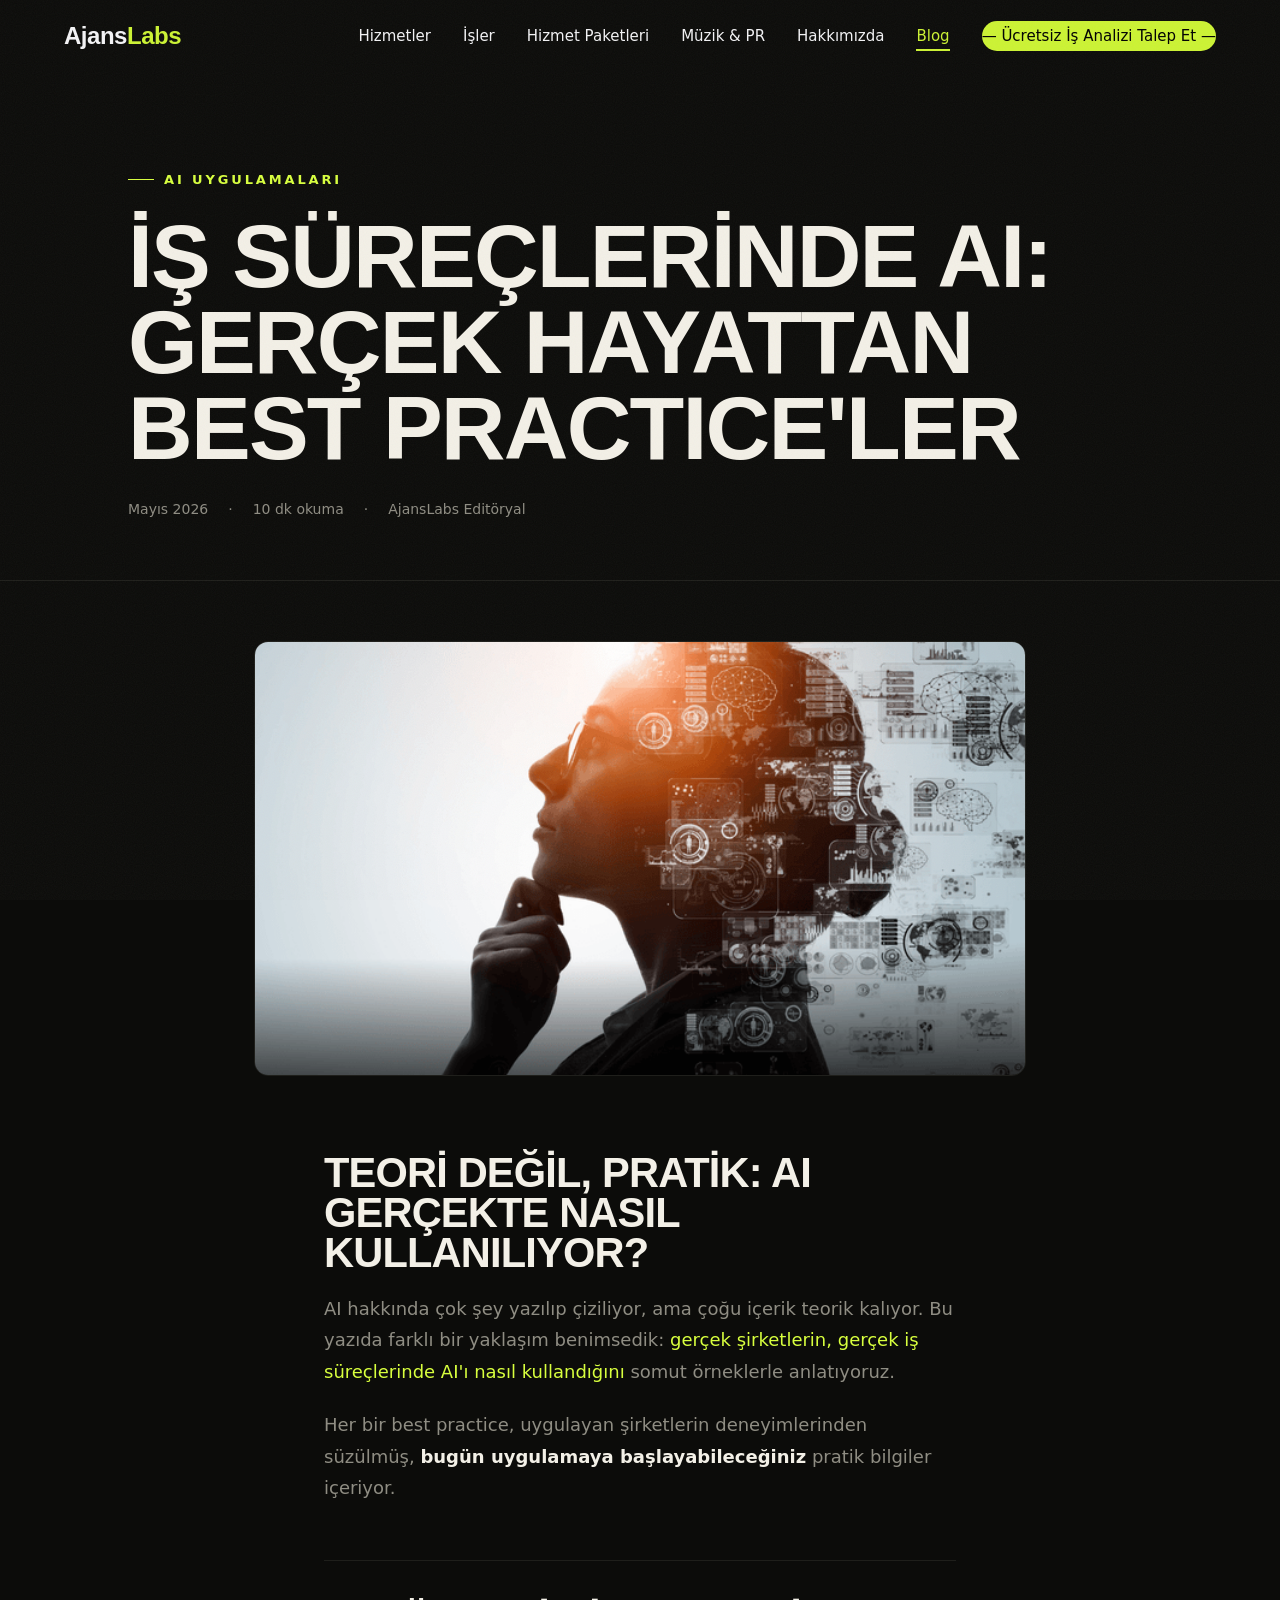
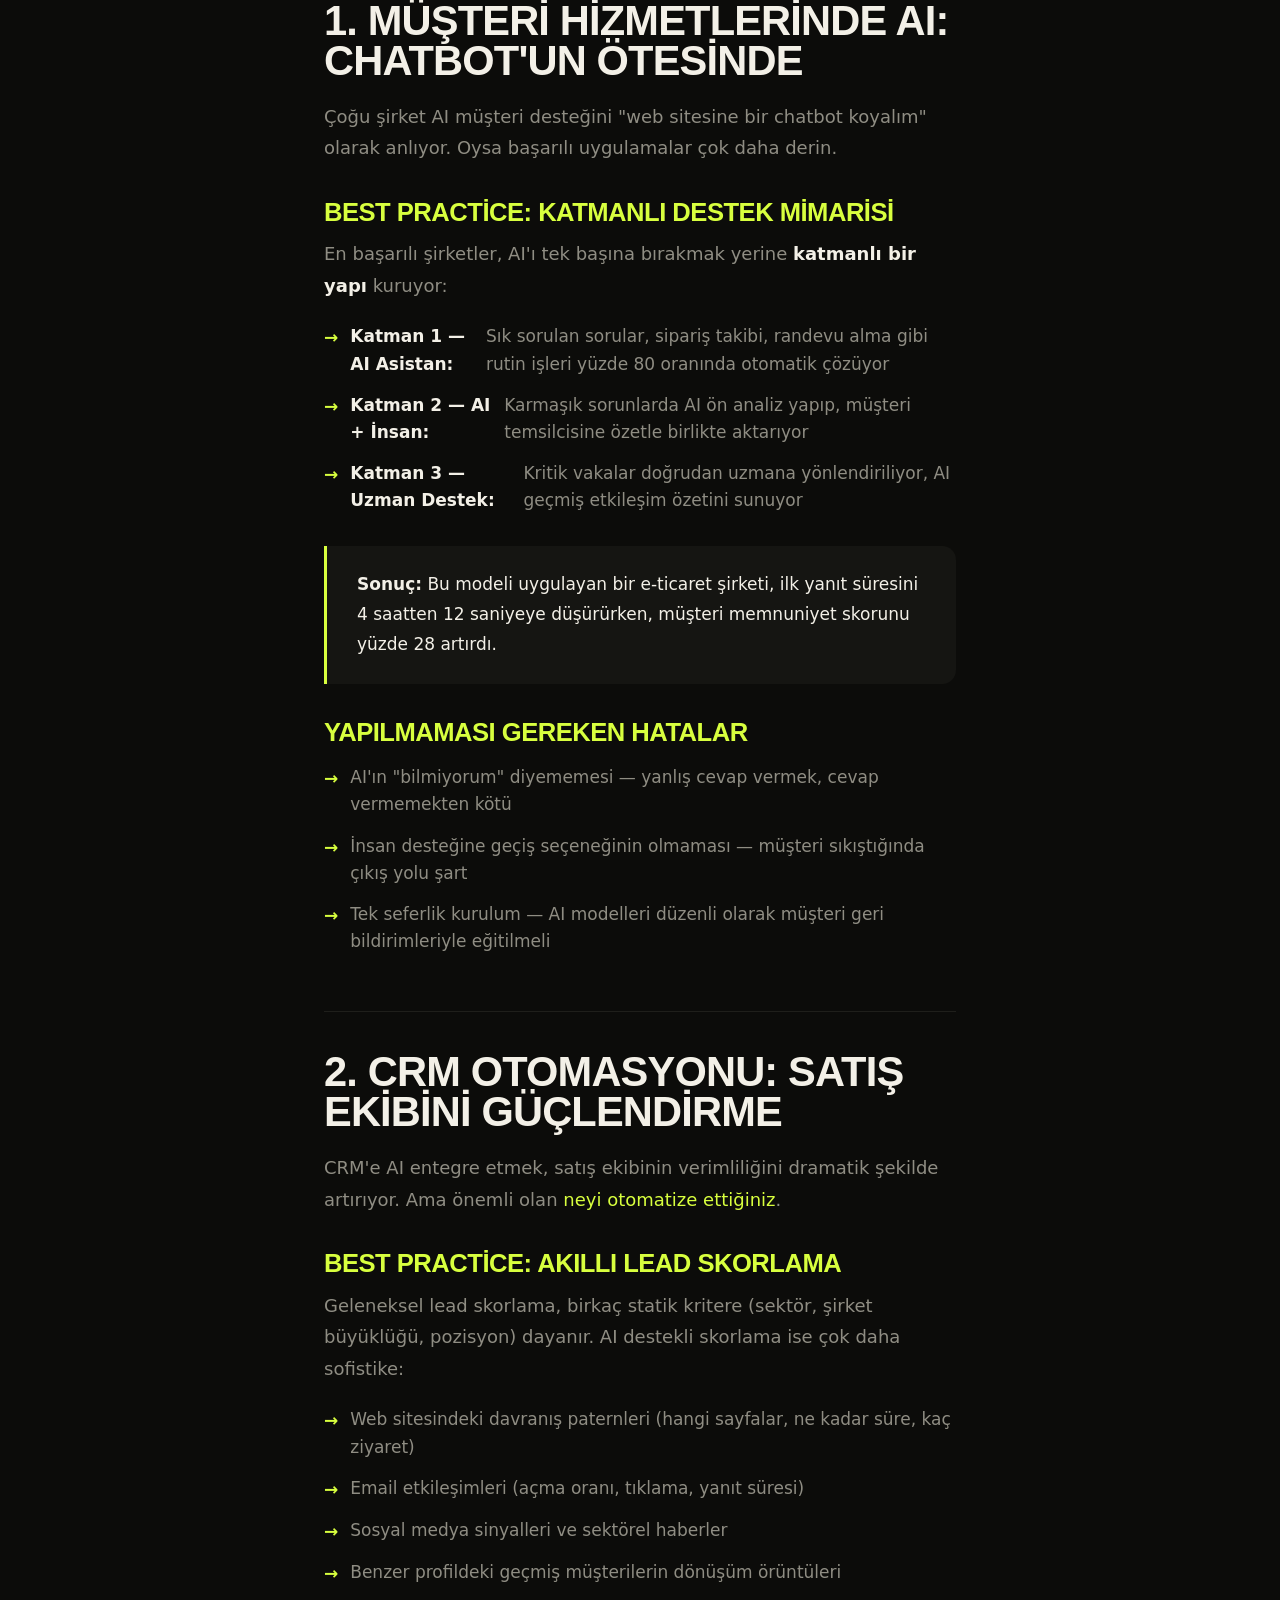
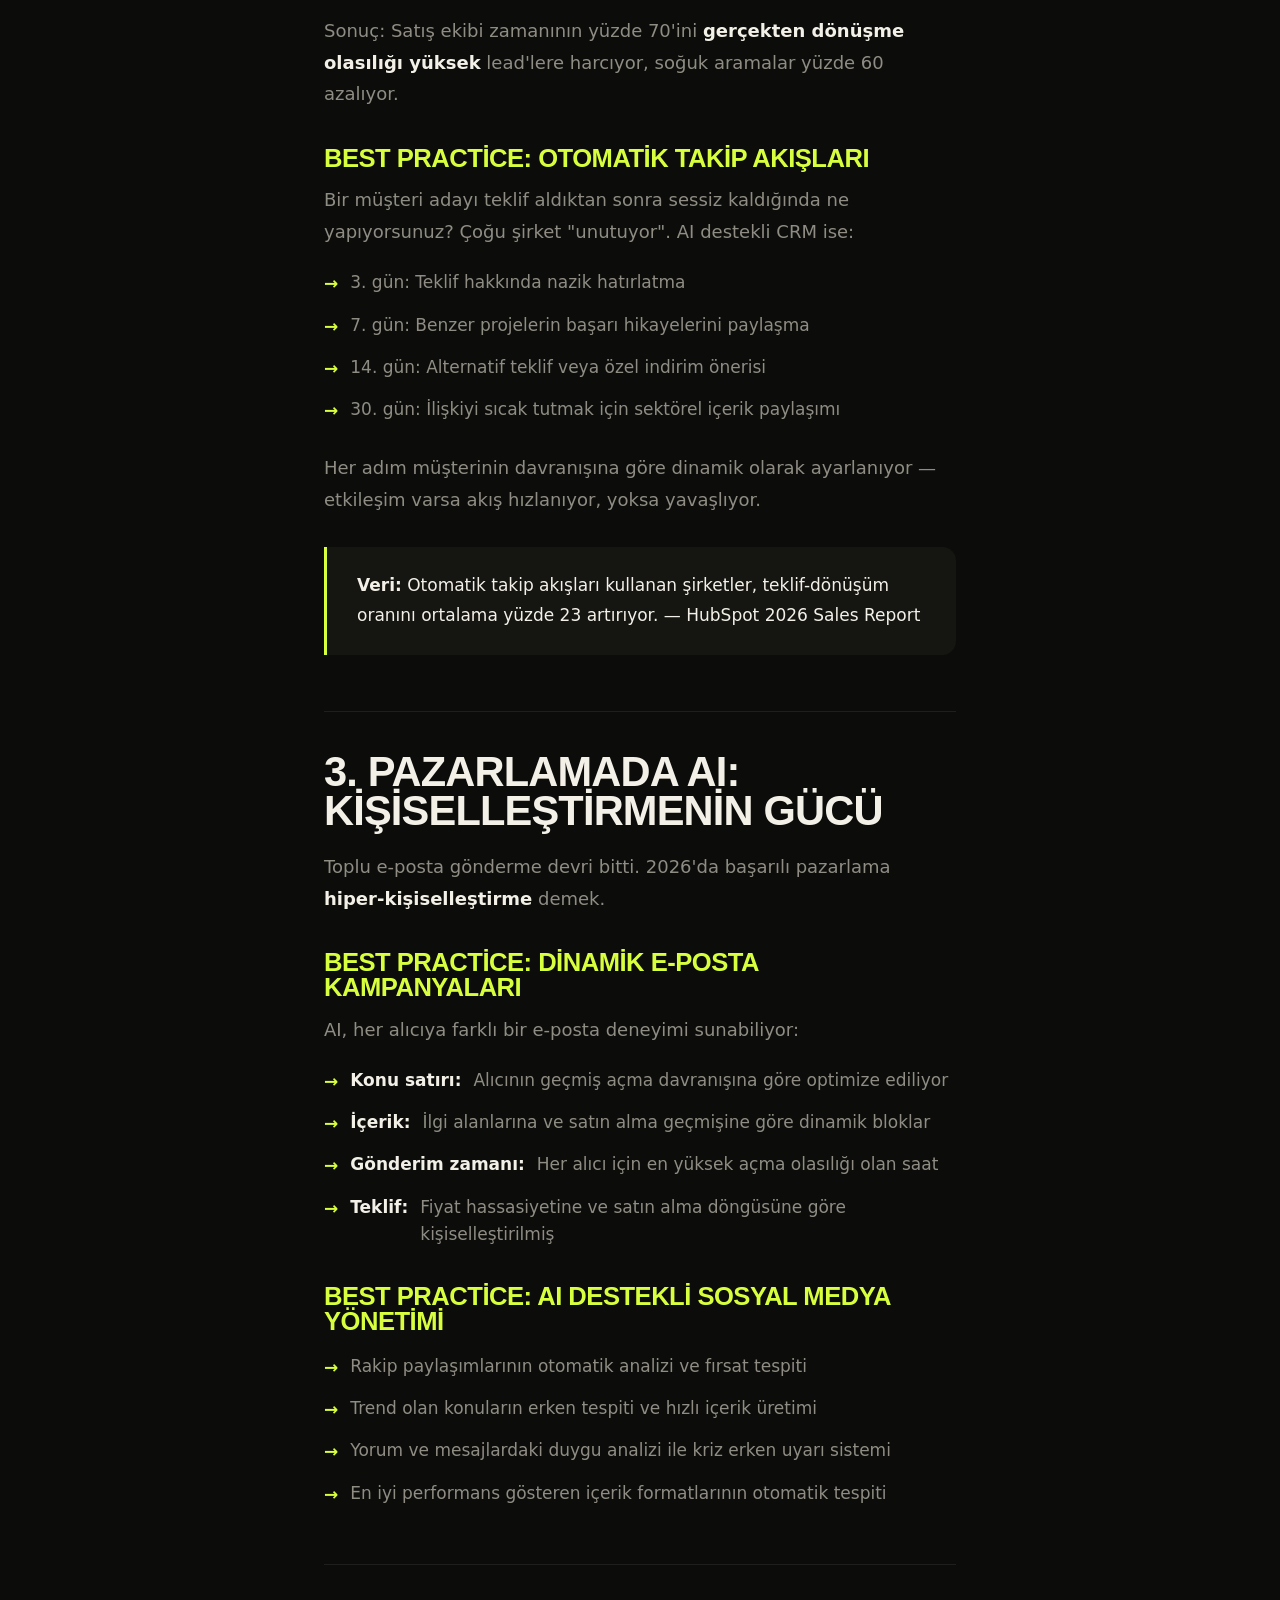
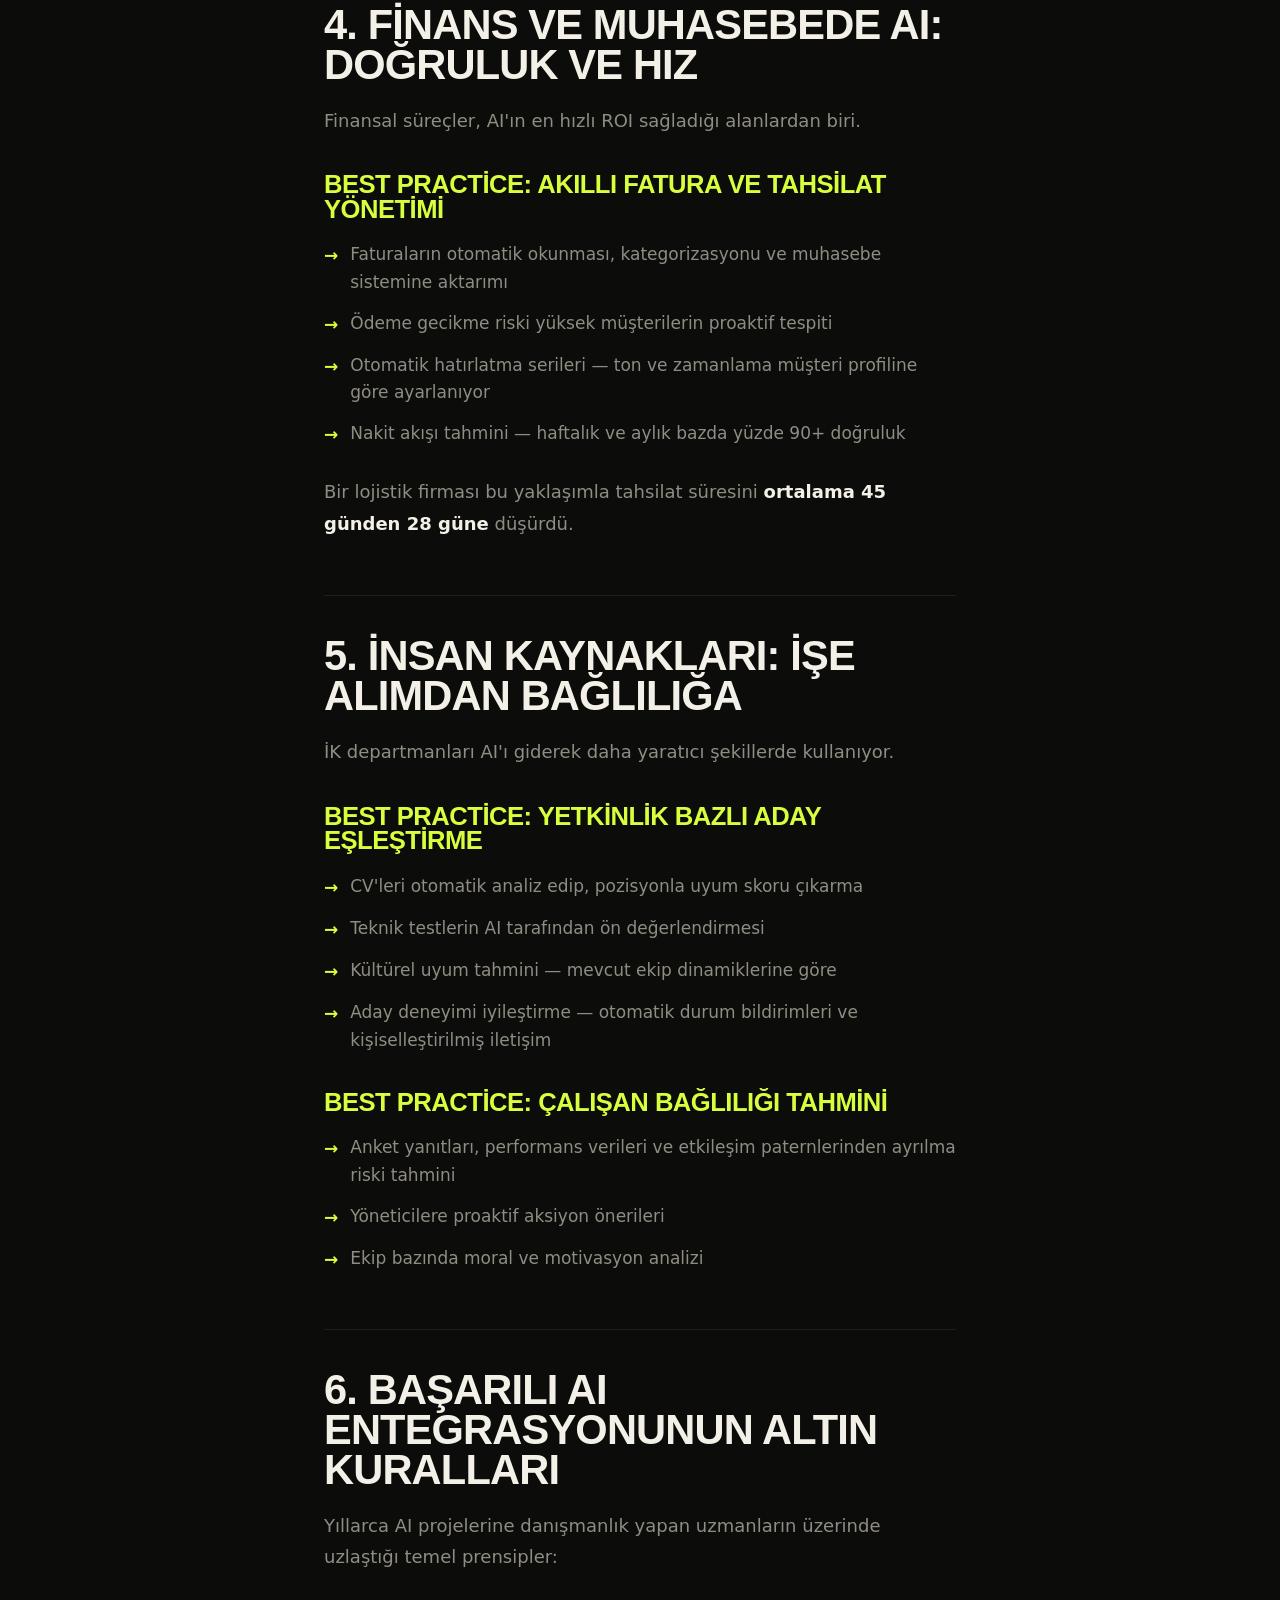
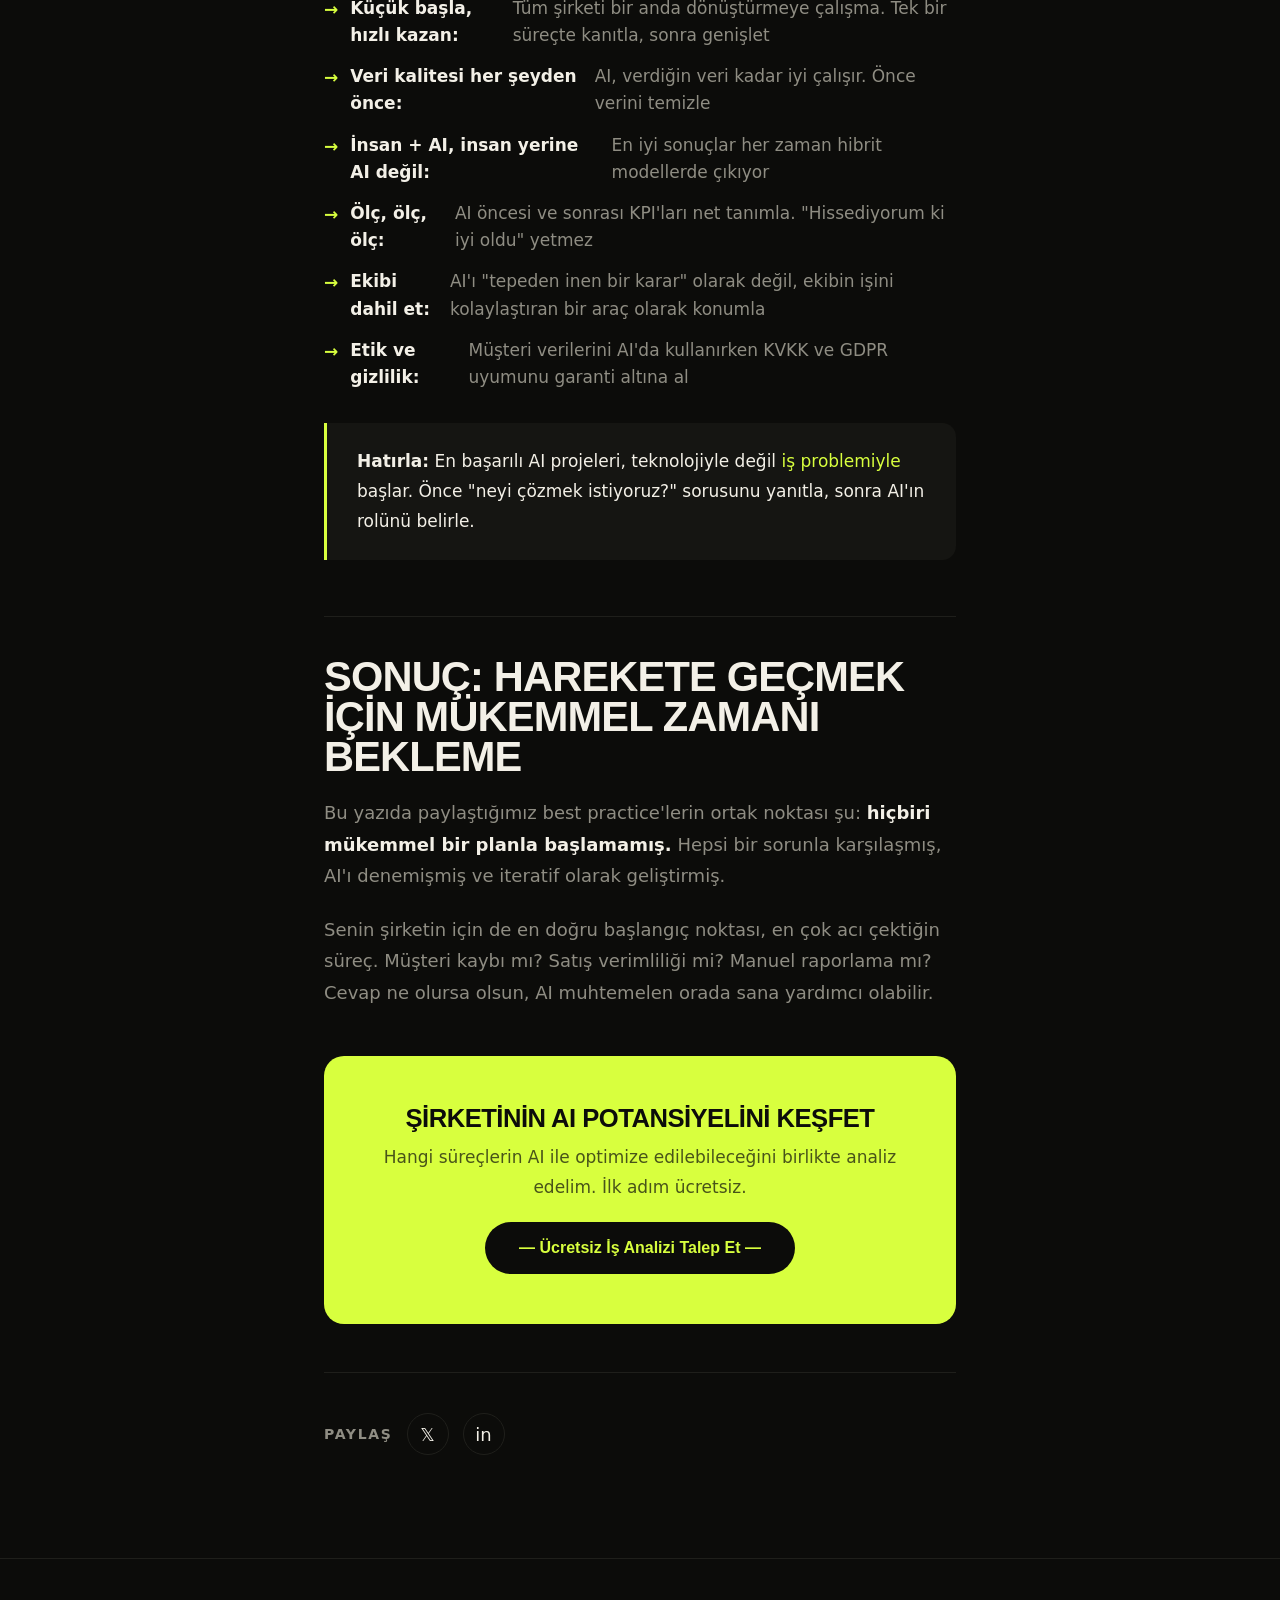
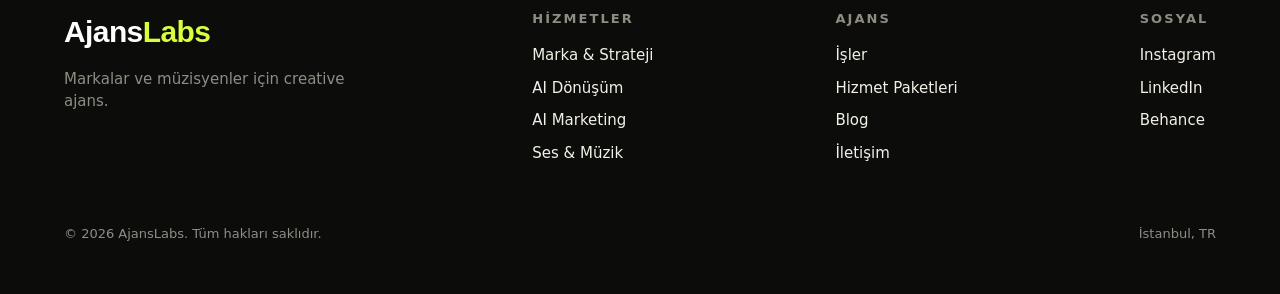
==== blog-ai-bestpractices.html @ 51e2b2bc "Initial release: AjansLabs creative agency website Co-Authored-By: Claude Opus 4.6 <noreply@anthropi" ====
<!DOCTYPE html>
<html lang="tr">
<head>
<meta charset="UTF-8">
<meta name="viewport" content="width=device-width, initial-scale=1.0">
<title>İş Süreçlerinde AI: Gerçek Hayattan Best Practice'ler — AjansLabs Blog</title>
<meta name="description" content="Müşteri hizmetlerinden pazarlamaya, CRM'den lojistiğe — AI'ı iş süreçlerine başarıyla entegre eden şirketlerden somut uygulama örnekleri.">
<link href="https://api.fontshare.com/v2/css?f[]=clash-display@600,500&f[]=general-sans@400,500,600&display=swap" rel="stylesheet">
<link rel="stylesheet" href="assets/css/styles.css">
<link rel="stylesheet" href="assets/css/blog.css">
</head>
<body>

<!-- NAV -->
<nav class="nav" id="nav">
  <a href="index.html" class="brand">Ajans<span>Labs</span></a>
  <div class="nav-links" id="navLinks">
    <a href="index.html#services">Hizmetler</a>
    <a href="index.html#work">İşler</a>
    <a href="paketler.html">Hizmet Paketleri</a>
    <a href="index.html#music">Müzik &amp; PR</a>
    <a href="index.html#about">Hakkımızda</a>
    <a href="index.html#blog" class="active">Blog</a>
    <a href="index.html#contact" class="cta-btn">— Ücretsiz İş Analizi Talep Et —</a>
  </div>
  <div class="burger" id="burger"><span></span><span></span><span></span></div>
</nav>

<!-- HERO -->
<header class="blog-hero">
  <div class="wrap">
    <span class="eyebrow">AI Uygulamaları</span>
    <h1>İş Süreçlerinde AI: Gerçek Hayattan <span lang="en">Best Practice</span>'ler</h1>
    <div class="blog-meta">
      <span>Mayıs 2026</span>
      <span>·</span>
      <span>10 dk okuma</span>
      <span>·</span>
      <span>AjansLabs Editöryal</span>
    </div>
  </div>
</header>

<!-- COVER -->
<div class="blog-cover">
  <img src="assets/img/blog-ai-bestpractices.png" alt="İş Süreçlerinde AI Best Practice'ler">
</div>

<!-- ARTICLE -->
<article class="blog-article">

  <h2>Teori Değil, Pratik: AI Gerçekte Nasıl Kullanılıyor?</h2>
  <p>AI hakkında çok şey yazılıp çiziliyor, ama çoğu içerik teorik kalıyor. Bu yazıda farklı bir yaklaşım benimsedik: <em>gerçek şirketlerin, gerçek iş süreçlerinde AI'ı nasıl kullandığını</em> somut örneklerle anlatıyoruz.</p>
  <p>Her bir best practice, uygulayan şirketlerin deneyimlerinden süzülmüş, <strong>bugün uygulamaya başlayabileceğiniz</strong> pratik bilgiler içeriyor.</p>

  <h2>1. Müşteri Hizmetlerinde AI: Chatbot'un Ötesinde</h2>
  <p>Çoğu şirket AI müşteri desteğini "web sitesine bir chatbot koyalım" olarak anlıyor. Oysa başarılı uygulamalar çok daha derin.</p>

  <h3>Best Practice: Katmanlı destek mimarisi</h3>
  <p>En başarılı şirketler, AI'ı tek başına bırakmak yerine <strong>katmanlı bir yapı</strong> kuruyor:</p>
  <ul>
    <li><strong>Katman 1 — AI Asistan:</strong> Sık sorulan sorular, sipariş takibi, randevu alma gibi rutin işleri yüzde 80 oranında otomatik çözüyor</li>
    <li><strong>Katman 2 — AI + İnsan:</strong> Karmaşık sorunlarda AI ön analiz yapıp, müşteri temsilcisine özetle birlikte aktarıyor</li>
    <li><strong>Katman 3 — Uzman Destek:</strong> Kritik vakalar doğrudan uzmana yönlendiriliyor, AI geçmiş etkileşim özetini sunuyor</li>
  </ul>

  <div class="blog-highlight">
    <p><strong>Sonuç:</strong> Bu modeli uygulayan bir e-ticaret şirketi, ilk yanıt süresini 4 saatten 12 saniyeye düşürürken, müşteri memnuniyet skorunu yüzde 28 artırdı.</p>
  </div>

  <h3>Yapılmaması gereken hatalar</h3>
  <ul>
    <li>AI'ın "bilmiyorum" diyememesi — yanlış cevap vermek, cevap vermemekten kötü</li>
    <li>İnsan desteğine geçiş seçeneğinin olmaması — müşteri sıkıştığında çıkış yolu şart</li>
    <li>Tek seferlik kurulum — AI modelleri düzenli olarak müşteri geri bildirimleriyle eğitilmeli</li>
  </ul>

  <h2>2. CRM Otomasyonu: Satış Ekibini Güçlendirme</h2>
  <p>CRM'e AI entegre etmek, satış ekibinin verimliliğini dramatik şekilde artırıyor. Ama önemli olan <em>neyi otomatize ettiğiniz</em>.</p>

  <h3>Best Practice: Akıllı lead skorlama</h3>
  <p>Geleneksel lead skorlama, birkaç statik kritere (sektör, şirket büyüklüğü, pozisyon) dayanır. AI destekli skorlama ise çok daha sofistike:</p>
  <ul>
    <li>Web sitesindeki davranış paternleri (hangi sayfalar, ne kadar süre, kaç ziyaret)</li>
    <li>Email etkileşimleri (açma oranı, tıklama, yanıt süresi)</li>
    <li>Sosyal medya sinyalleri ve sektörel haberler</li>
    <li>Benzer profildeki geçmiş müşterilerin dönüşüm örüntüleri</li>
  </ul>
  <p>Sonuç: Satış ekibi zamanının yüzde 70'ini <strong>gerçekten dönüşme olasılığı yüksek</strong> lead'lere harcıyor, soğuk aramalar yüzde 60 azalıyor.</p>

  <h3>Best Practice: Otomatik takip akışları</h3>
  <p>Bir müşteri adayı teklif aldıktan sonra sessiz kaldığında ne yapıyorsunuz? Çoğu şirket "unutuyor". AI destekli CRM ise:</p>
  <ul>
    <li>3. gün: Teklif hakkında nazik hatırlatma</li>
    <li>7. gün: Benzer projelerin başarı hikayelerini paylaşma</li>
    <li>14. gün: Alternatif teklif veya özel indirim önerisi</li>
    <li>30. gün: İlişkiyi sıcak tutmak için sektörel içerik paylaşımı</li>
  </ul>
  <p>Her adım müşterinin davranışına göre dinamik olarak ayarlanıyor — etkileşim varsa akış hızlanıyor, yoksa yavaşlıyor.</p>

  <div class="blog-highlight">
    <p><strong>Veri:</strong> Otomatik takip akışları kullanan şirketler, teklif-dönüşüm oranını ortalama yüzde 23 artırıyor. — HubSpot 2026 Sales Report</p>
  </div>

  <h2>3. Pazarlamada AI: Kişiselleştirmenin Gücü</h2>
  <p>Toplu e-posta gönderme devri bitti. 2026'da başarılı pazarlama <strong>hiper-kişiselleştirme</strong> demek.</p>

  <h3>Best Practice: Dinamik e-posta kampanyaları</h3>
  <p>AI, her alıcıya farklı bir e-posta deneyimi sunabiliyor:</p>
  <ul>
    <li><strong>Konu satırı:</strong> Alıcının geçmiş açma davranışına göre optimize ediliyor</li>
    <li><strong>İçerik:</strong> İlgi alanlarına ve satın alma geçmişine göre dinamik bloklar</li>
    <li><strong>Gönderim zamanı:</strong> Her alıcı için en yüksek açma olasılığı olan saat</li>
    <li><strong>Teklif:</strong> Fiyat hassasiyetine ve satın alma döngüsüne göre kişiselleştirilmiş</li>
  </ul>

  <h3>Best Practice: AI destekli sosyal medya yönetimi</h3>
  <ul>
    <li>Rakip paylaşımlarının otomatik analizi ve fırsat tespiti</li>
    <li>Trend olan konuların erken tespiti ve hızlı içerik üretimi</li>
    <li>Yorum ve mesajlardaki duygu analizi ile kriz erken uyarı sistemi</li>
    <li>En iyi performans gösteren içerik formatlarının otomatik tespiti</li>
  </ul>

  <h2>4. Finans ve Muhasebede AI: Doğruluk ve Hız</h2>
  <p>Finansal süreçler, AI'ın en hızlı ROI sağladığı alanlardan biri.</p>

  <h3>Best Practice: Akıllı fatura ve tahsilat yönetimi</h3>
  <ul>
    <li>Faturaların otomatik okunması, kategorizasyonu ve muhasebe sistemine aktarımı</li>
    <li>Ödeme gecikme riski yüksek müşterilerin proaktif tespiti</li>
    <li>Otomatik hatırlatma serileri — ton ve zamanlama müşteri profiline göre ayarlanıyor</li>
    <li>Nakit akışı tahmini — haftalık ve aylık bazda yüzde 90+ doğruluk</li>
  </ul>
  <p>Bir lojistik firması bu yaklaşımla tahsilat süresini <strong>ortalama 45 günden 28 güne</strong> düşürdü.</p>

  <h2>5. İnsan Kaynakları: İşe Alımdan Bağlılığa</h2>
  <p>İK departmanları AI'ı giderek daha yaratıcı şekillerde kullanıyor.</p>

  <h3>Best Practice: Yetkinlik bazlı aday eşleştirme</h3>
  <ul>
    <li>CV'leri otomatik analiz edip, pozisyonla uyum skoru çıkarma</li>
    <li>Teknik testlerin AI tarafından ön değerlendirmesi</li>
    <li>Kültürel uyum tahmini — mevcut ekip dinamiklerine göre</li>
    <li>Aday deneyimi iyileştirme — otomatik durum bildirimleri ve kişiselleştirilmiş iletişim</li>
  </ul>

  <h3>Best Practice: Çalışan bağlılığı tahmini</h3>
  <ul>
    <li>Anket yanıtları, performans verileri ve etkileşim paternlerinden ayrılma riski tahmini</li>
    <li>Yöneticilere proaktif aksiyon önerileri</li>
    <li>Ekip bazında moral ve motivasyon analizi</li>
  </ul>

  <h2>6. Başarılı AI Entegrasyonunun Altın Kuralları</h2>
  <p>Yıllarca AI projelerine danışmanlık yapan uzmanların üzerinde uzlaştığı temel prensipler:</p>

  <ul>
    <li><strong>Küçük başla, hızlı kazan:</strong> Tüm şirketi bir anda dönüştürmeye çalışma. Tek bir süreçte kanıtla, sonra genişlet</li>
    <li><strong>Veri kalitesi her şeyden önce:</strong> AI, verdiğin veri kadar iyi çalışır. Önce verini temizle</li>
    <li><strong>İnsan + AI, insan yerine AI değil:</strong> En iyi sonuçlar her zaman hibrit modellerde çıkıyor</li>
    <li><strong>Ölç, ölç, ölç:</strong> AI öncesi ve sonrası KPI'ları net tanımla. "Hissediyorum ki iyi oldu" yetmez</li>
    <li><strong>Ekibi dahil et:</strong> AI'ı "tepeden inen bir karar" olarak değil, ekibin işini kolaylaştıran bir araç olarak konumla</li>
    <li><strong>Etik ve gizlilik:</strong> Müşteri verilerini AI'da kullanırken KVKK ve GDPR uyumunu garanti altına al</li>
  </ul>

  <div class="blog-highlight">
    <p><strong>Hatırla:</strong> En başarılı AI projeleri, teknolojiyle değil <em>iş problemiyle</em> başlar. Önce "neyi çözmek istiyoruz?" sorusunu yanıtla, sonra AI'ın rolünü belirle.</p>
  </div>

  <h2>Sonuç: Harekete Geçmek İçin Mükemmel Zamanı Bekleme</h2>
  <p>Bu yazıda paylaştığımız best practice'lerin ortak noktası şu: <strong>hiçbiri mükemmel bir planla başlamamış.</strong> Hepsi bir sorunla karşılaşmış, AI'ı denemişmiş ve iteratif olarak geliştirmiş.</p>
  <p>Senin şirketin için de en doğru başlangıç noktası, en çok acı çektiğin süreç. Müşteri kaybı mı? Satış verimliliği mi? Manuel raporlama mı? Cevap ne olursa olsun, AI muhtemelen orada sana yardımcı olabilir.</p>

  <div class="blog-cta">
    <h3>Şirketinin AI Potansiyelini Keşfet</h3>
    <p>Hangi süreçlerin AI ile optimize edilebileceğini birlikte analiz edelim. İlk adım ücretsiz.</p>
    <a href="index.html#contact">— Ücretsiz İş Analizi Talep Et —</a>
  </div>

  <div class="blog-share">
    <span>Paylaş</span>
    <a href="https://twitter.com/intent/tweet?url=https://ajanslabs.com/blog-ai-bestpractices.html&text=İş%20Süreçlerinde%20AI%20Best%20Practices" target="_blank" rel="noopener" title="X (Twitter)">𝕏</a>
    <a href="https://www.linkedin.com/shareArticle?mini=true&url=https://ajanslabs.com/blog-ai-bestpractices.html" target="_blank" rel="noopener" title="LinkedIn">in</a>
  </div>

</article>

<!-- FOOTER -->
<footer>
  <div class="foot-grid">
    <div>
      <a href="index.html" class="brand">Ajans<span style="color:var(--acid)">Labs</span></a>
      <p style="color:var(--paper-dim); max-width:30ch; margin-top:14px; font-size:15px;">Markalar ve müzisyenler için creative ajans.</p>
    </div>
    <div class="foot-col">
      <h4>Hizmetler</h4>
      <a href="index.html#services">Marka &amp; Strateji</a>
      <a href="index.html#services">AI Dönüşüm</a>
      <a href="index.html#services">AI Marketing</a>
      <a href="index.html#services">Ses &amp; Müzik</a>
    </div>
    <div class="foot-col">
      <h4>Ajans</h4>
      <a href="index.html#work">İşler</a>
      <a href="paketler.html">Hizmet Paketleri</a>
      <a href="index.html#blog">Blog</a>
      <a href="index.html#contact">İletişim</a>
    </div>
    <div class="foot-col">
      <h4>Sosyal</h4>
      <a href="#">Instagram</a>
      <a href="#">LinkedIn</a>
      <a href="#">Behance</a>
    </div>
  </div>
  <div class="foot-base">
    <span>© 2026 AjansLabs. Tüm hakları saklıdır.</span>
    <span>İstanbul, TR</span>
  </div>
</footer>

<script src="assets/js/main.js"></script>
</body>
</html>
---- assets/css/styles.css ----
/* =========================================================
   AjansLabs — Design System
   Direction: young / modern / portfolio-grade
   Warm-black base · acid-green accent · kinetic typography
   ========================================================= */

:root{
  /* color */
  --ink:        #0c0c0a;   /* warm black base */
  --ink-2:      #151512;   /* raised surfaces */
  --ink-3:      #1f1f1b;   /* borders / lines */
  --paper:      #f3f0e7;   /* warm off-white text */
  --paper-dim:  #8f8d83;   /* muted text */
  --acid:       #d8ff3e;   /* electric accent */
  --acid-deep:  #b6e000;
  --coral:      #ff5a3c;   /* secondary spark */

  /* type */
  --display: 'Clash Display', 'Arial Narrow', sans-serif;
  --body:    'General Sans', system-ui, sans-serif;

  /* rhythm */
  --maxw: 1320px;
  --gutter: clamp(20px, 5vw, 80px);
  --radius: 14px;

  --ease: cubic-bezier(.22,1,.36,1);
}

*{ margin:0; padding:0; box-sizing:border-box; }

html{ scroll-behavior:smooth; }

body{
  background:var(--ink);
  color:var(--paper);
  font-family:var(--body);
  font-size:18px;
  line-height:1.5;
  -webkit-font-smoothing:antialiased;
  overflow-x:hidden;
  position:relative;
}

/* grain overlay */
body::after{
  content:"";
  position:fixed; inset:0;
  pointer-events:none;
  z-index:9999;
  opacity:.045;
  background-image:url("data:image/svg+xml,%3Csvg xmlns='http://www.w3.org/2000/svg' width='120' height='120'%3E%3Cfilter id='n'%3E%3CfeTurbulence type='fractalNoise' baseFrequency='0.9' numOctaves='3'/%3E%3C/filter%3E%3Crect width='100%25' height='100%25' filter='url(%23n)'/%3E%3C/svg%3E");
}

a{ color:inherit; text-decoration:none; }
img{ max-width:100%; display:block; }
::selection{ background:var(--acid); color:var(--ink); }

.wrap{ max-width:var(--maxw); margin-inline:auto; padding-inline:var(--gutter); }

/* ---------- type scale ---------- */
.eyebrow{
  font-family:var(--body);
  font-weight:600;
  font-size:13px;
  letter-spacing:.22em;
  text-transform:uppercase;
  color:var(--acid);
  display:inline-flex; align-items:center; gap:10px;
}
.eyebrow::before{
  content:""; width:26px; height:1px; background:var(--acid);
}

h1,h2,h3{ font-family:var(--display); font-weight:600; line-height:.96; letter-spacing:-.02em; }

/* =========================================================
   NAV
   ========================================================= */
.nav{
  position:fixed; top:0; left:0; right:0; z-index:1000;
  display:flex; align-items:center; justify-content:space-between;
  padding:18px var(--gutter);
  mix-blend-mode:difference;
  transition:padding .4s var(--ease);
}
.nav.scrolled{ padding:12px var(--gutter); }
.brand{
  font-family:var(--display); font-weight:600; font-size:24px;
  letter-spacing:-.02em; color:#fff;
}
.brand span{ color:var(--acid); }
.nav-links{ display:flex; gap:32px; align-items:center; }
.nav-links a{
  font-size:15px; font-weight:500; color:#fff;
  position:relative; padding:4px 0;
}
.nav-links a::after{
  content:""; position:absolute; left:0; bottom:0; height:2px; width:0;
  background:#fff; transition:width .35s var(--ease);
}
.nav-links a:hover::after{ width:100%; }
.cta-btn{
  background:var(--acid); color:var(--ink) !important;
  padding:14px 46px; border-radius:100px; font-weight:600; font-size:15px;
  mix-blend-mode:normal;
  transition:transform .3s var(--ease), background .3s;
}
.cta-btn::after{ display:none; }
.cta-btn:hover{ transform:translateY(-2px); background:#fff; }
.burger{ display:none; flex-direction:column; gap:5px; cursor:pointer; }
.burger span{ width:26px; height:2px; background:#fff; }

/* =========================================================
   HERO
   ========================================================= */
.hero{
  min-height:100svh;
  display:flex; flex-direction:column; justify-content:center;
  padding:140px var(--gutter) 60px;
  position:relative;
}
.hero-head{
  font-size:clamp(3.4rem, 13vw, 13rem);
  text-transform:uppercase;
  position:relative; z-index:2;
}
.hero-head .line{ display:block; overflow:hidden; }
.hero-head .line i{
  display:block; font-style:normal;
  transform:translateY(110%);
  animation:rise 1s var(--ease) forwards;
}
.hero-head .line:nth-child(2) i{ animation-delay:.12s; }
.hero-head .line:nth-child(3) i{ animation-delay:.24s; }
.hero-head .outline{
  color:transparent;
  -webkit-text-stroke:1.5px var(--paper);
}
.hero-head .acc{ color:var(--acid); }
@keyframes rise{ to{ transform:translateY(0); } }

.hero-foot{
  display:flex; justify-content:space-between; align-items:flex-end;
  gap:40px; margin-top:48px; flex-wrap:wrap;
  opacity:0; animation:fade .8s var(--ease) .5s forwards;
}
@keyframes fade{ to{ opacity:1; } }
.hero-foot p{ max-width:64ch; color:var(--paper-dim); font-size:19px; }
.hero-foot .meta{ font-size:14px; color:var(--paper-dim); text-align:right; }
.hero-foot .meta b{ color:var(--paper); display:block; font-weight:600; }

/* equalizer motif */
.eq{ display:inline-flex; gap:4px; align-items:flex-end; height:26px; margin-left:14px; vertical-align:-4px; }
.eq span{ width:4px; background:var(--acid); animation:bounce 1s ease-in-out infinite; }
.eq span:nth-child(1){ height:40%; animation-delay:-.2s; }
.eq span:nth-child(2){ height:100%; animation-delay:-.5s; }
.eq span:nth-child(3){ height:60%; animation-delay:-.1s; }
.eq span:nth-child(4){ height:85%; animation-delay:-.7s; }
@keyframes bounce{ 0%,100%{ transform:scaleY(.3);} 50%{ transform:scaleY(1);} }

/* marquee */
.marquee{
  border-top:1px solid var(--ink-3); border-bottom:1px solid var(--ink-3);
  overflow:hidden; white-space:nowrap; padding:18px 0;
}
.marquee-track{ display:inline-block; animation:scrollx 28s linear infinite; }
.marquee-track span{
  font-family:var(--display); font-size:clamp(1.6rem,4vw,3rem);
  text-transform:uppercase; padding:0 26px; color:var(--paper);
}
.marquee-track span::after{ content:"✺"; color:var(--acid); margin-left:52px; }
@keyframes scrollx{ to{ transform:translateX(-50%); } }

/* =========================================================
   SECTION SHELL
   ========================================================= */
.section{ padding:clamp(80px,12vw,160px) 0; }
.section-head{ display:flex; justify-content:space-between; align-items:flex-end; gap:30px; margin-bottom:64px; flex-wrap:wrap; }
.section-head h2{ font-size:clamp(2.4rem,6vw,5rem); text-transform:uppercase; max-width:14ch; }
.section-head .idx{ font-family:var(--display); color:var(--paper-dim); font-size:15px; }

/* reveal */
.reveal{ opacity:0; transform:translateY(40px); transition:opacity .8s var(--ease), transform .8s var(--ease); }
.reveal.in{ opacity:1; transform:none; }

/* =========================================================
   SERVICES
   ========================================================= */
.services{ border-top:1px solid var(--ink-3); }
.svc{
  display:grid; grid-template-columns:60px 1fr auto; gap:30px; align-items:center;
  padding:38px 0; border-bottom:1px solid var(--ink-3);
  cursor:default; transition:padding .4s var(--ease);
  position:relative;
}
.svc .num{ font-family:var(--display); color:var(--paper-dim); font-size:16px; }
.svc h3{ font-size:clamp(1.8rem,4vw,3.2rem); text-transform:uppercase; transition:transform .4s var(--ease), color .4s; }
.svc .tags{ font-size:14px; color:var(--paper-dim); text-align:right; max-width:30ch; }
.svc::before{
  content:""; position:absolute; inset:0; background:var(--acid);
  transform:scaleY(0); transform-origin:bottom; transition:transform .4s var(--ease); z-index:-1;
}
.svc:hover{ padding-inline:30px; }
.svc:hover::before{ transform:scaleY(1); }
.svc:hover h3,.svc:hover .num,.svc:hover .tags{ color:var(--ink); }
.svc:hover h3{ transform:translateX(8px); }

/* =========================================================
   WORK
   ========================================================= */
.work-grid{ display:grid; grid-template-columns:repeat(12,1fr); gap:26px; }
.card{
  position:relative; border-radius:var(--radius); overflow:hidden;
  background:var(--ink-2); border:1px solid var(--ink-3);
  min-height:340px; display:flex; flex-direction:column; justify-content:flex-end;
  padding:30px; transition:transform .5s var(--ease);
}
.card:hover{ transform:translateY(-6px); }
.card .blob{ position:absolute; inset:0; z-index:0; opacity:.9; }
.card .c-inner{ position:relative; z-index:2; }
.card .kind{ font-size:13px; letter-spacing:.14em; text-transform:uppercase; color:var(--ink); font-weight:600; }
.card h3{ font-size:clamp(1.6rem,3vw,2.4rem); color:var(--ink); margin-top:6px; }
.card .arrow{ position:absolute; top:26px; right:26px; z-index:2; width:46px; height:46px; border-radius:50%;
  border:1px solid var(--ink); display:grid; place-items:center; color:var(--ink); font-size:18px;
  transition:transform .4s var(--ease), background .4s; }
.card:hover .arrow{ transform:rotate(45deg); background:var(--ink); color:var(--acid); }
.card.w7{ grid-column:span 7; }
.card.w5{ grid-column:span 5; }
.card.w6{ grid-column:span 6; }
.card.w12{ grid-column:span 12; min-height:300px; }

.g-acid{ background:linear-gradient(135deg,var(--acid),var(--acid-deep)); }
.g-coral{ background:linear-gradient(135deg,var(--coral),#ff8a3c); }
.g-paper{ background:linear-gradient(135deg,#e9e6da,#cfccbf); }
.g-acid .kind,.g-acid h3,.g-acid .arrow,
.g-coral .kind,.g-coral h3,.g-coral .arrow{ }

/* =========================================================
   MUSIC & PR — the differentiator
   ========================================================= */
.music{ background:var(--paper); color:var(--ink); border-radius:28px; overflow:hidden; position:relative; }
.music .wrap{ padding-block:clamp(70px,10vw,130px); }
.music .eyebrow{ color:var(--coral); }
.music .eyebrow::before{ background:var(--coral); }
.music h2{ font-size:clamp(2.6rem,7vw,6rem); text-transform:uppercase; max-width:16ch; margin:22px 0 30px; }
.music p{ max-width:54ch; font-size:20px; color:#3a3a32; }
.music .pills{ display:flex; flex-wrap:wrap; gap:12px; margin-top:38px; }
.music .pill{ border:1px solid var(--ink); border-radius:100px; padding:10px 20px; font-weight:600; font-size:15px;
  transition:background .3s, color .3s; }
.music .pill:hover{ background:var(--ink); color:var(--acid); }
/* coming soon badge */
.coming-soon-badge{
  display:inline-block; background:var(--coral); color:#fff;
  font-family:var(--body); font-size:13px; font-weight:600;
  letter-spacing:.14em; text-transform:uppercase;
  padding:8px 20px; border-radius:100px; margin-top:16px;
  animation:pulse-badge 2s ease-in-out infinite;
}
@keyframes pulse-badge{ 0%,100%{ opacity:1; } 50%{ opacity:.6; } }

/* waveform */
.wave{ display:flex; gap:5px; align-items:center; height:90px; margin-top:50px; }
.wave span{ flex:1; background:var(--ink); border-radius:3px; animation:wv 1.4s ease-in-out infinite; }
@keyframes wv{ 0%,100%{ height:14%; } 50%{ height:100%; } }

/* newsletter box */
.newsletter-box{
  margin-top:48px; padding:32px; background:var(--ink);
  border-radius:20px; max-width:480px;
}
.newsletter-box h3{
  font-family:var(--display); font-size:1.4rem; color:var(--paper);
  text-transform:uppercase; margin-bottom:8px;
}
.newsletter-box > p{ color:var(--paper-dim); font-size:15px; margin-bottom:20px; }
.newsletter-form{
  display:flex; gap:10px;
}
.newsletter-form input[type="email"]{
  flex:1; background:var(--ink-2); border:1px solid var(--ink-3);
  border-radius:100px; color:var(--paper); font-family:var(--body);
  font-size:15px; padding:14px 22px; outline:none;
  transition:border-color .3s;
}
.newsletter-form input[type="email"]::placeholder{ color:var(--paper-dim); }
.newsletter-form input[type="email"]:focus{ border-color:var(--acid); }
.newsletter-form button{
  background:var(--acid); color:var(--ink); border:none;
  border-radius:100px; font-family:var(--display); font-weight:600;
  font-size:14px; padding:14px 28px; cursor:pointer; white-space:nowrap;
  transition:transform .3s var(--ease), background .3s;
}
.newsletter-form button:hover{ transform:translateY(-2px); background:#fff; }
.newsletter-success{
  display:none; background:var(--acid); color:var(--ink);
  border-radius:12px; padding:16px 22px; font-weight:600; font-size:15px;
  margin-top:12px;
}
/* standalone newsletter below music section */
.newsletter-standalone{
  max-width:520px; margin:0 auto;
  padding:40px; background:var(--ink-2);
  border:1px solid var(--ink-3); border-radius:20px;
  text-align:center;
  margin-top:-40px; margin-bottom:80px; position:relative; z-index:2;
}
.newsletter-standalone h3{
  font-family:var(--display); font-size:1.4rem; color:var(--paper);
  text-transform:uppercase; margin-bottom:8px;
}
.newsletter-standalone > p{
  color:var(--paper-dim); font-size:15px; margin-bottom:22px;
}
.newsletter-standalone .newsletter-form{
  justify-content:center;
}
.newsletter-standalone .newsletter-success{
  margin-top:16px;
}

/* =========================================================
   LOGOS
   ========================================================= */
.logos{ display:flex; flex-wrap:wrap; gap:14px 50px; align-items:center; justify-content:center;
  padding:50px 0; border-top:1px solid var(--ink-3); border-bottom:1px solid var(--ink-3); }
.logos span{ font-family:var(--display); font-size:clamp(1.2rem,2.4vw,2rem); color:var(--paper-dim);
  transition:color .3s; }
.logos span:hover{ color:var(--paper); }

/* =========================================================
   PROCESS
   ========================================================= */
.steps{ display:grid; grid-template-columns:repeat(4,1fr); gap:24px; }
.step{ border-top:2px solid var(--acid); padding-top:24px; }
.step .n{ font-family:var(--display); font-size:14px; color:var(--acid); }
.step h3{ font-size:clamp(1.4rem,2.5vw,2rem); text-transform:uppercase; margin:14px 0 12px; }
.step p{ color:var(--paper-dim); font-size:16px; }

/* =========================================================
   QUOTE
   ========================================================= */
.quote{ text-align:center; }
.quote blockquote{ font-family:var(--display); font-size:clamp(2rem,5vw,4rem); line-height:1.05;
  text-transform:uppercase; max-width:18ch; margin-inline:auto; letter-spacing:-.02em; }
.quote blockquote em{ color:var(--acid); font-style:normal; }
.quote cite{ display:block; margin-top:30px; color:var(--paper-dim); font-style:normal; font-size:15px; letter-spacing:.1em; text-transform:uppercase; }

/* =========================================================
   CTA / FOOTER
   ========================================================= */
.endcta{ text-align:center; padding:clamp(90px,14vw,180px) 0; }
.endcta h2{ font-size:clamp(2.8rem,11vw,9rem); text-transform:uppercase; }
.endcta h2 a{ color:var(--acid); text-decoration:none; transition:color .3s; }
.endcta h2 a:hover{ color:#fff; }
.endcta p{ color:var(--paper-dim); margin-top:24px; font-size:18px; }

footer{ border-top:1px solid var(--ink-3); padding:50px var(--gutter); }
.foot-grid{ display:flex; justify-content:space-between; gap:40px; flex-wrap:wrap; align-items:flex-start; }
.foot-grid .brand{ font-size:30px; }
.foot-col h4{ font-size:13px; letter-spacing:.16em; text-transform:uppercase; color:var(--paper-dim); margin-bottom:16px; }
.foot-col a{ display:block; margin-bottom:10px; font-size:15px; color:var(--paper); transition:color .3s; }
.foot-col a:hover{ color:var(--acid); }
.foot-base{ margin-top:50px; display:flex; justify-content:space-between; gap:20px; flex-wrap:wrap;
  color:var(--paper-dim); font-size:13px; }

/* =========================================================
   AI SERVICE BADGE
   ========================================================= */
.svc--ai .num{ color:var(--acid); }
.svc--ai h3{ color:var(--acid); }
.svc--ai::after{
  content:"AI"; position:absolute; right:0; top:50%; transform:translateY(-50%);
  font-family:var(--display); font-size:11px; letter-spacing:.18em;
  background:var(--acid); color:var(--ink); padding:4px 10px; border-radius:100px;
  font-weight:600;
}
.svc--ai:hover h3,.svc--ai:hover .num{ color:var(--ink); }

/* =========================================================
   BLOG
   ========================================================= */
.blog-grid{ display:grid; grid-template-columns:1fr 1fr; gap:32px; }
.blog-card{ background:var(--ink-2); border:1px solid var(--ink-3); border-radius:var(--radius); overflow:hidden;
  transition:transform .5s var(--ease), border-color .4s; display:flex; flex-direction:column; }
.blog-card:hover{ transform:translateY(-6px); border-color:var(--acid); }
.blog-img{
  width:100%; aspect-ratio:16/9; position:relative; overflow:hidden;
  display:flex; align-items:flex-end;
}
.blog-img-inner{ padding:24px; width:100%; }
.blog-cat{
  display:inline-block; font-family:var(--body); font-size:12px; font-weight:600;
  letter-spacing:.16em; text-transform:uppercase;
  background:var(--acid); color:var(--ink); padding:6px 14px; border-radius:100px;
}
.blog-body{ padding:28px 30px 32px; display:flex; flex-direction:column; gap:12px; flex:1; }
.blog-date{ font-size:13px; color:var(--paper-dim); letter-spacing:.08em; }
.blog-body h3{ font-size:clamp(1.4rem,2.4vw,2rem); text-transform:uppercase; line-height:1.05; }
.blog-body p{ color:var(--paper-dim); font-size:15px; line-height:1.6; flex:1; }
.blog-link{
  display:inline-flex; align-items:center; gap:8px;
  font-size:14px; font-weight:600; color:var(--acid);
  letter-spacing:.06em; text-transform:uppercase;
  border-bottom:1px solid var(--acid); padding-bottom:2px;
  align-self:flex-start; transition:opacity .3s;
}
.blog-link:hover{ opacity:.7; }

/* =========================================================
   CONTACT FORM
   ========================================================= */
.endcta{ padding:clamp(90px,14vw,180px) 0 clamp(60px,8vw,100px); }
.endcta h2{ font-size:clamp(2.8rem,8vw,7rem); text-transform:uppercase; }
.endcta > .wrap > .reveal > p{ color:var(--paper-dim); margin-top:24px; font-size:18px; }

.contact-form{
  margin-top:64px; background:var(--ink-2); border:1px solid var(--ink-3);
  border-radius:28px; padding:clamp(32px,5vw,60px); display:flex; flex-direction:column; gap:28px;
}
.form-row{ display:grid; grid-template-columns:1fr 1fr; gap:24px; }
.form-group{ display:flex; flex-direction:column; gap:10px; }
.form-group label{ font-size:13px; font-weight:600; letter-spacing:.14em; text-transform:uppercase; color:var(--paper-dim); }
.form-group input,
.form-group select,
.form-group textarea{
  background:var(--ink); border:1px solid var(--ink-3); border-radius:12px;
  color:var(--paper); font-family:var(--body); font-size:16px;
  padding:16px 20px; outline:none; transition:border-color .3s;
  -webkit-appearance:none;
}
.form-group select{ cursor:pointer; }
.form-group input::placeholder,
.form-group textarea::placeholder{ color:var(--paper-dim); }
.form-group input:focus,
.form-group select:focus,
.form-group textarea:focus{ border-color:var(--acid); }
.form-group textarea{ resize:vertical; min-height:130px; }
.form-submit{
  align-self:flex-start; background:var(--acid); color:var(--ink);
  border:none; border-radius:100px; font-family:var(--display);
  font-size:18px; font-weight:600; padding:18px 40px; cursor:pointer;
  transition:transform .3s var(--ease), background .3s;
}
.form-submit:hover{ transform:translateY(-2px); background:#fff; }
.form-submit:disabled{ opacity:.5; cursor:not-allowed; transform:none; }
.form-success{
  display:none; background:var(--acid); color:var(--ink);
  border-radius:14px; padding:20px 28px; font-weight:600; font-size:17px;
}

/* =========================================================
   CONTACT INFO CHIPS
   ========================================================= */
.contact-info{
  display:flex; justify-content:center; gap:16px; flex-wrap:wrap; margin-top:20px;
}
.contact-chip{
  display:inline-flex; align-items:center; gap:8px;
  background:var(--ink-2); border:1px solid var(--ink-3); border-radius:100px;
  padding:10px 22px; font-size:15px; font-weight:500; color:var(--paper);
  transition:border-color .3s, color .3s;
}
.contact-chip:hover{ border-color:var(--acid); color:var(--acid); }

/* =========================================================
   POPUP OVERLAY
   ========================================================= */
.popup-overlay{
  display:none; position:fixed; inset:0; z-index:10000;
  background:rgba(0,0,0,.85); backdrop-filter:blur(10px);
  align-items:center; justify-content:center;
  opacity:0; transition:opacity .35s var(--ease);
}
.popup-overlay.open{ opacity:1; }
.popup-box{
  display:none; flex-direction:column; align-items:center; gap:20px;
  background:var(--ink-2); border:1px solid var(--ink-3); border-radius:24px;
  padding:40px; max-width:90vw; max-height:90vh; position:relative;
  transform:scale(.92); transition:transform .4s var(--ease);
}
.popup-overlay.open .popup-box{ transform:scale(1); }
.popup-close{
  position:absolute; top:16px; right:20px; background:none; border:none;
  color:var(--paper); font-size:32px; cursor:pointer; line-height:1;
  transition:color .3s;
}
.popup-close:hover{ color:var(--acid); }
.popup-title{
  font-family:var(--display); font-size:clamp(1.2rem,2.4vw,1.8rem);
  text-transform:uppercase; color:var(--paper); text-align:center;
}
/* image popup */
.popup-image{ max-width:min(95vw, 1200px); }
.popup-image img{ width:100%; height:auto; border-radius:14px; }
/* audio popup */
.popup-audio{ min-width:min(420px,85vw); }
.audio-icon{
  font-size:48px; width:80px; height:80px; border-radius:50%;
  background:var(--acid); color:var(--ink); display:grid; place-items:center;
}
.popup-audio audio{ width:100%; border-radius:100px; }
/* video popup */
.popup-video{ width:min(900px,90vw); }
.popup-video iframe{
  width:100%; aspect-ratio:16/9; border:none; border-radius:14px;
  background:#000;
}

/* =========================================================
   RESPONSIVE
   ========================================================= */
@media(max-width:860px){
  .nav-links{ position:fixed; inset:0; background:var(--ink); flex-direction:column; justify-content:center;
    gap:30px; font-size:24px; transform:translateX(100%); transition:transform .5s var(--ease); mix-blend-mode:normal; }
  .nav-links.open{ transform:none; }
  .nav-links a{ color:#fff; }
  .burger{ display:flex; z-index:1001; }
  .nav{ mix-blend-mode:normal; }
  .svc{ grid-template-columns:40px 1fr; }
  .svc .tags{ display:none; }
  .work-grid{ grid-template-columns:1fr; }
  .card.w7,.card.w5,.card.w6,.card.w12{ grid-column:span 1; }
  .steps{ grid-template-columns:1fr 1fr; }
  .hero-foot .meta{ text-align:left; }
  .blog-grid{ grid-template-columns:1fr; }
  .form-row{ grid-template-columns:1fr; }
  .svc--ai::after{ display:none; }
}
@media(max-width:520px){
  .steps{ grid-template-columns:1fr; }
}

/* reduced motion */
@media(prefers-reduced-motion:reduce){
  *{ animation:none !important; transition:none !important; }
  .hero-head .line i{ transform:none; }
  .hero-foot{ opacity:1; }
}
---- assets/css/blog.css ----
/* =========================================================
   AjansLabs — Blog Post Page
   ========================================================= */

/* HERO */
.blog-hero{
  padding:160px var(--gutter) 60px;
  border-bottom:1px solid var(--ink-3);
}
.blog-hero .eyebrow{ margin-bottom:24px; }
.blog-hero h1{
  font-size:clamp(2.6rem,7vw,5.6rem);
  text-transform:uppercase; max-width:20ch;
  line-height:.96; margin-bottom:28px;
}
.blog-meta{
  display:flex; align-items:center; gap:20px; flex-wrap:wrap;
  color:var(--paper-dim); font-size:14px;
}
.blog-meta span{ display:inline-flex; align-items:center; gap:6px; }

/* COVER IMAGE */
.blog-cover{
  width:100%; max-width:900px; margin:0 auto;
  padding:clamp(30px,5vw,60px) var(--gutter) 0;
}
.blog-cover img{
  width:100%; border-radius:var(--radius);
  border:1px solid var(--ink-3);
}

/* ARTICLE BODY */
.blog-article{
  max-width:760px; margin:0 auto;
  padding:clamp(40px,6vw,80px) var(--gutter) clamp(60px,8vw,120px);
}
.blog-article h2{
  font-size:clamp(1.6rem,3.5vw,2.6rem);
  text-transform:uppercase; margin:56px 0 20px;
  padding-top:40px; border-top:1px solid var(--ink-3);
}
.blog-article h2:first-of-type{ border-top:none; padding-top:0; margin-top:0; }
.blog-article h3{
  font-size:clamp(1.2rem,2.2vw,1.6rem);
  text-transform:uppercase; margin:36px 0 14px;
  color:var(--acid);
}
.blog-article p{
  color:var(--paper-dim); font-size:18px; line-height:1.75;
  margin-bottom:22px;
}
.blog-article strong{ color:var(--paper); }
.blog-article em{ color:var(--acid); font-style:normal; }

/* highlight box */
.blog-highlight{
  background:var(--ink-2); border-left:3px solid var(--acid);
  border-radius:0 var(--radius) var(--radius) 0;
  padding:24px 30px; margin:32px 0;
}
.blog-highlight p{ color:var(--paper); margin-bottom:0; font-size:17px; }

/* list */
.blog-article ul{
  list-style:none; margin:20px 0 28px; padding:0;
  display:flex; flex-direction:column; gap:14px;
}
.blog-article ul li{
  display:flex; align-items:flex-start; gap:12px;
  color:var(--paper-dim); font-size:17px; line-height:1.6;
}
.blog-article ul li::before{
  content:"→"; color:var(--acid); font-weight:700; flex-shrink:0; margin-top:1px;
}

/* CTA bar */
.blog-cta{
  background:var(--acid); border-radius:20px;
  padding:clamp(30px,4vw,50px); margin:48px 0;
  text-align:center;
}
.blog-cta h3{ color:var(--ink); margin:0 0 12px; text-transform:uppercase; }
.blog-cta p{ color:rgba(12,12,10,.7); margin-bottom:20px; font-size:17px; }
.blog-cta a{
  display:inline-block; background:var(--ink); color:var(--acid);
  padding:14px 34px; border-radius:100px;
  font-family:var(--display); font-weight:600; font-size:16px;
  transition:transform .3s var(--ease);
}
.blog-cta a:hover{ transform:translateY(-2px); }

/* share row */
.blog-share{
  display:flex; align-items:center; gap:14px; flex-wrap:wrap;
  padding-top:40px; border-top:1px solid var(--ink-3); margin-top:48px;
}
.blog-share span{ font-size:14px; font-weight:600; letter-spacing:.12em; text-transform:uppercase; color:var(--paper-dim); }
.blog-share a{
  display:inline-flex; align-items:center; justify-content:center;
  width:42px; height:42px; border-radius:50%;
  border:1px solid var(--ink-3); color:var(--paper); font-size:18px;
  transition:background .3s, color .3s, border-color .3s;
}
.blog-share a:hover{ background:var(--acid); color:var(--ink); border-color:var(--acid); }

/* nav active */
.nav-links a.active{ color:var(--acid) !important; }
.nav-links a.active::after{ width:100%; background:var(--acid) !important; }

@media(max-width:860px){
  .blog-cover{ padding-top:30px; }
}
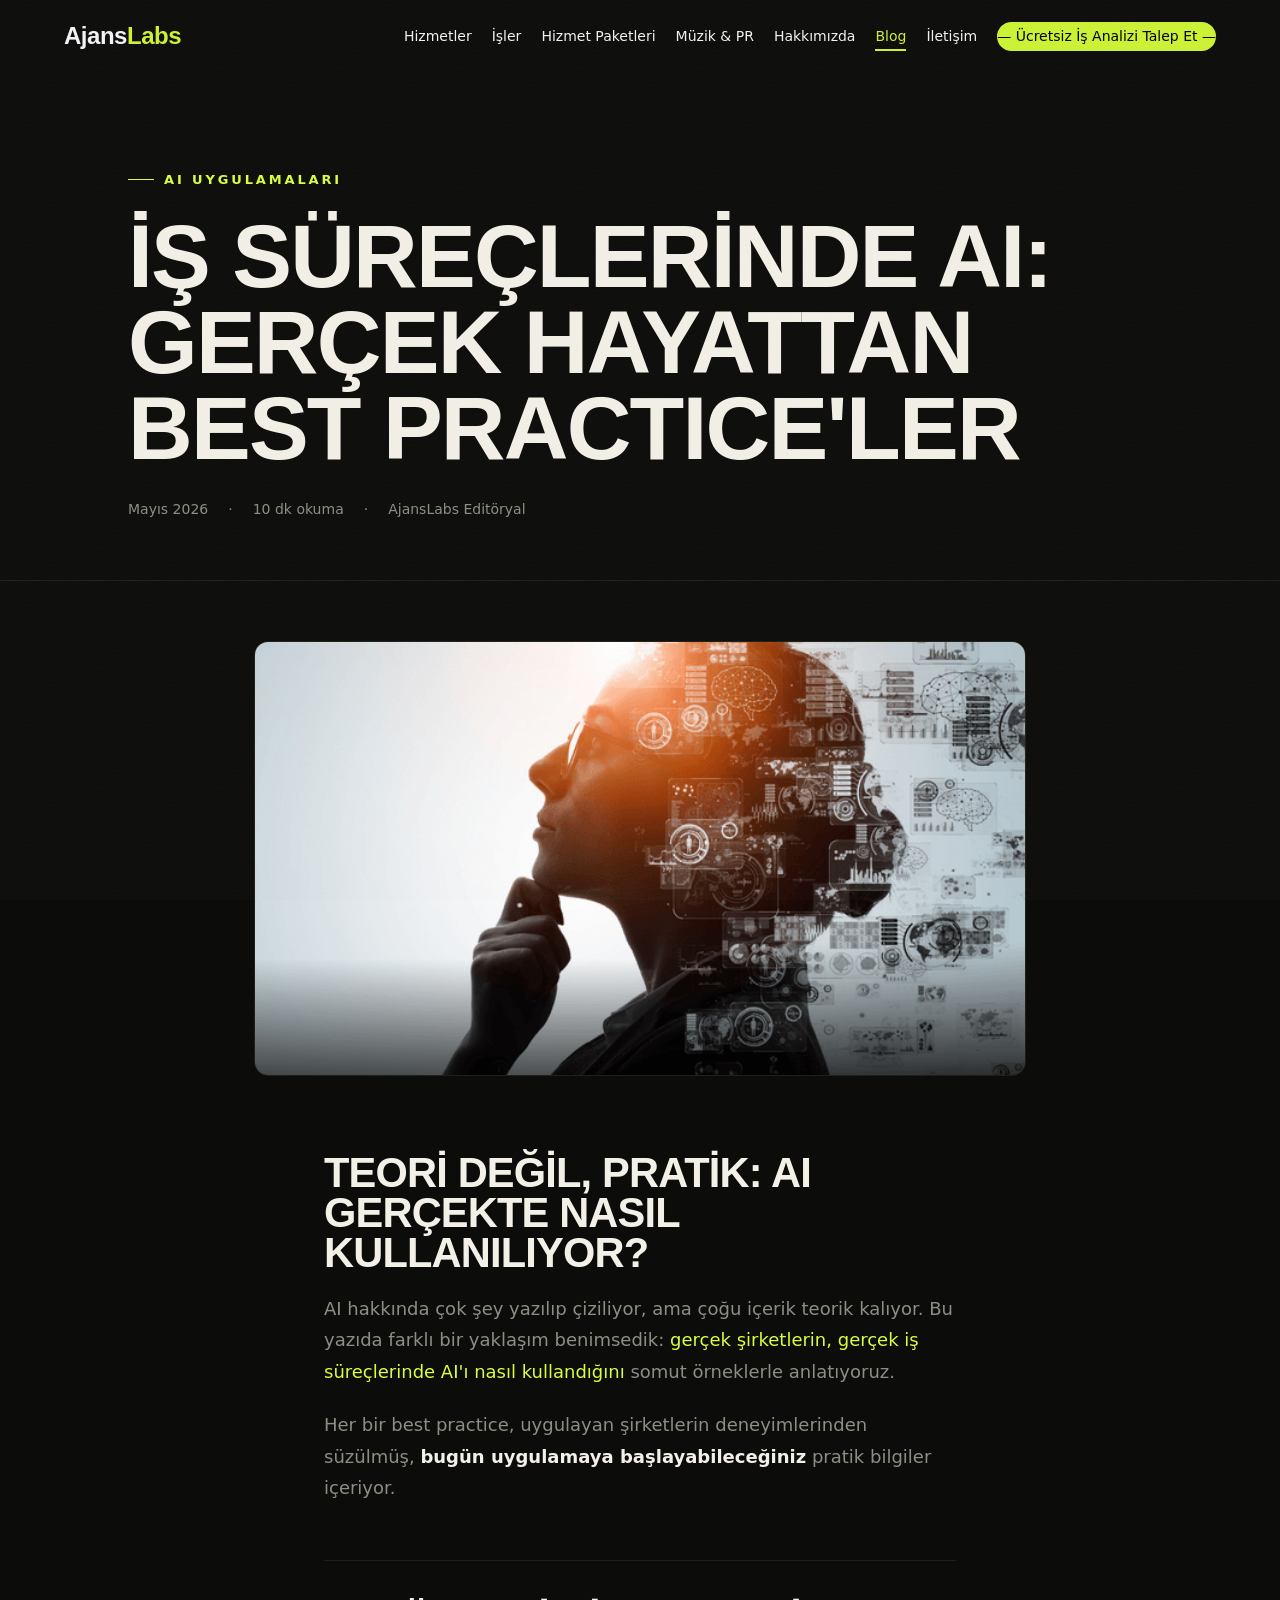
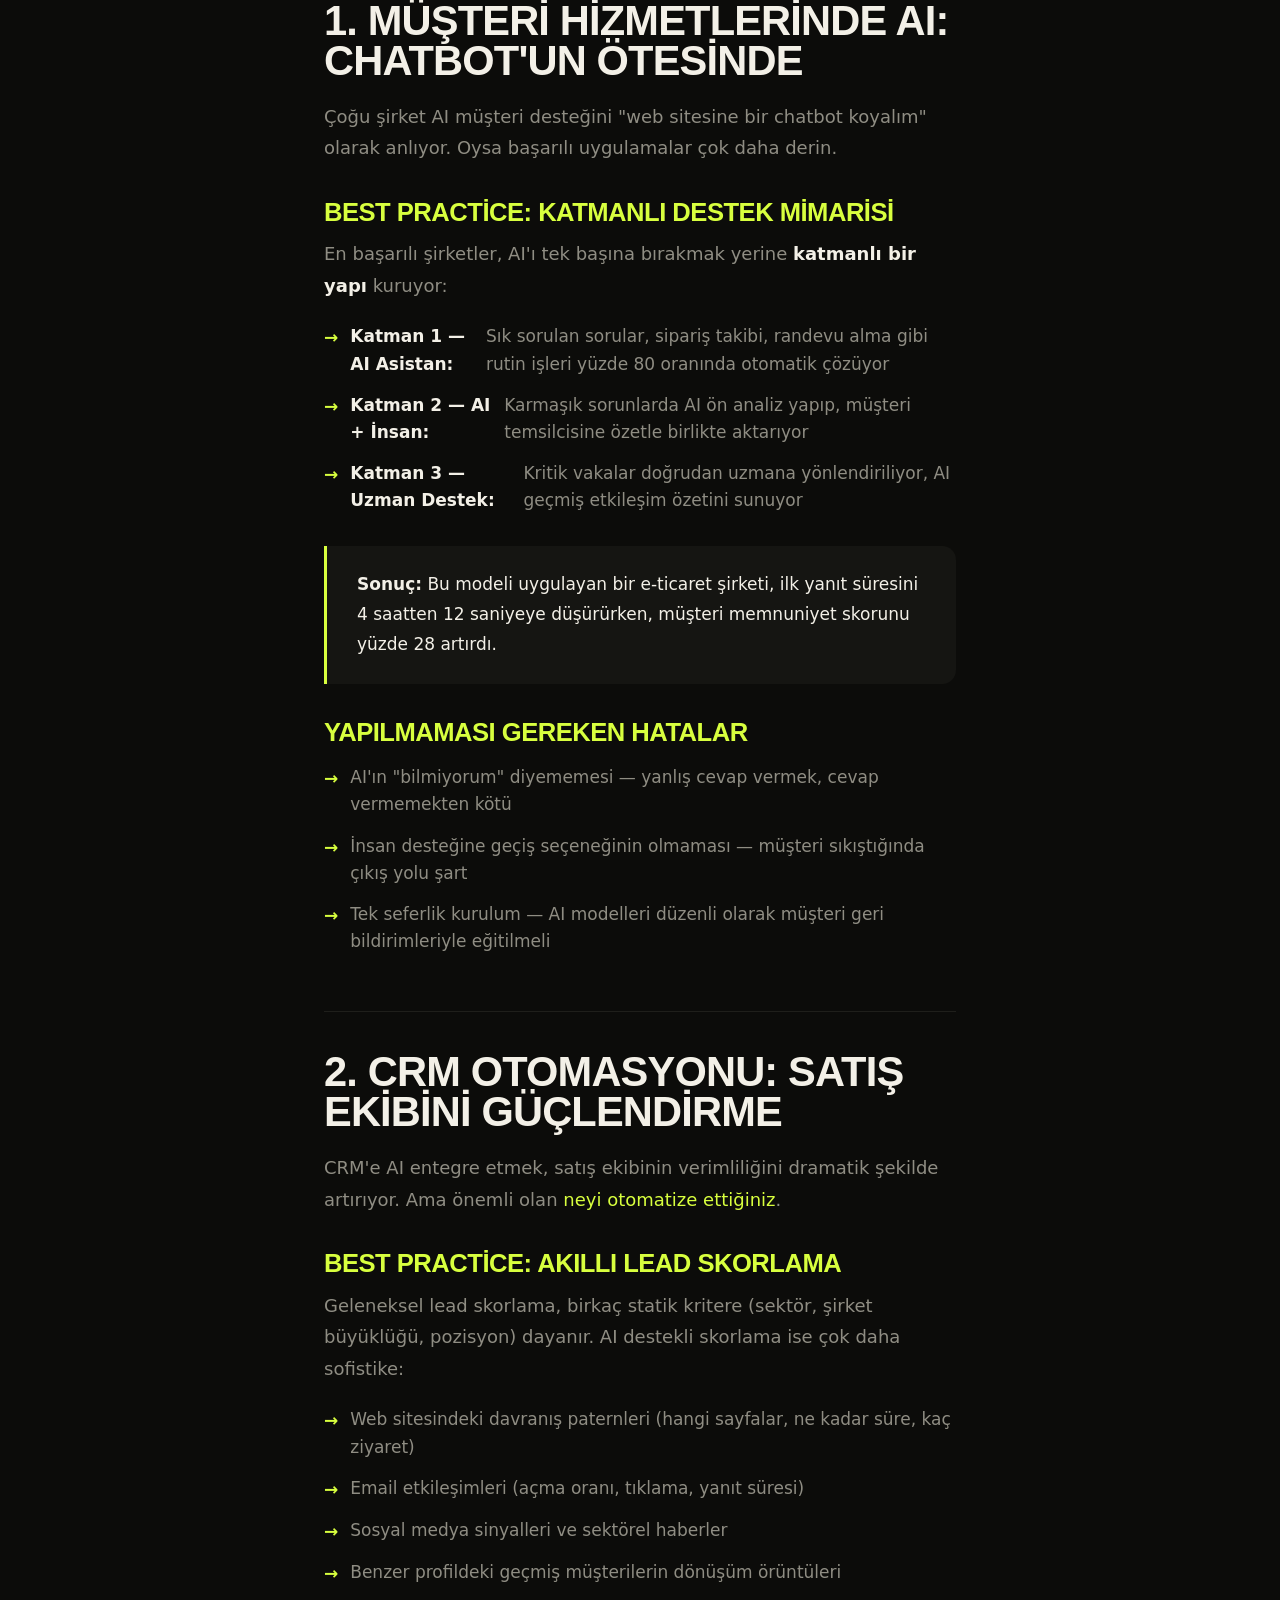
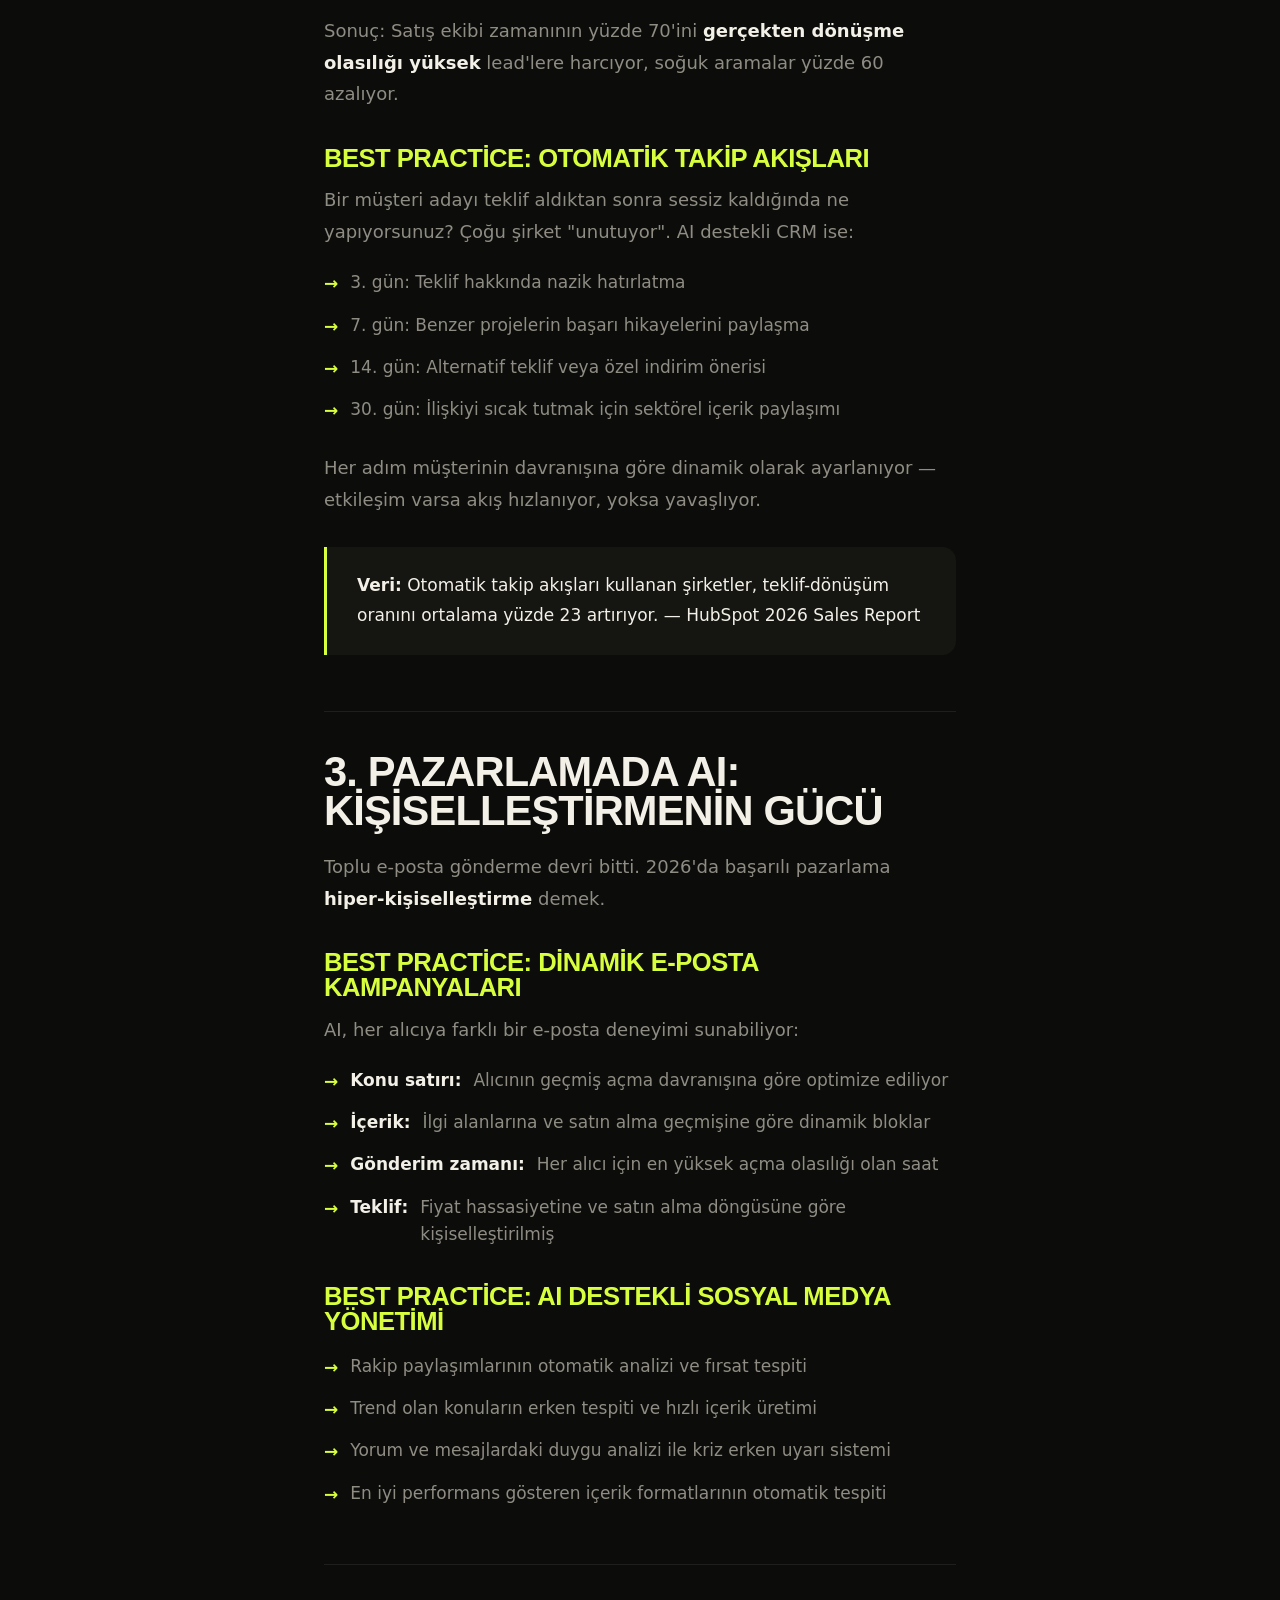
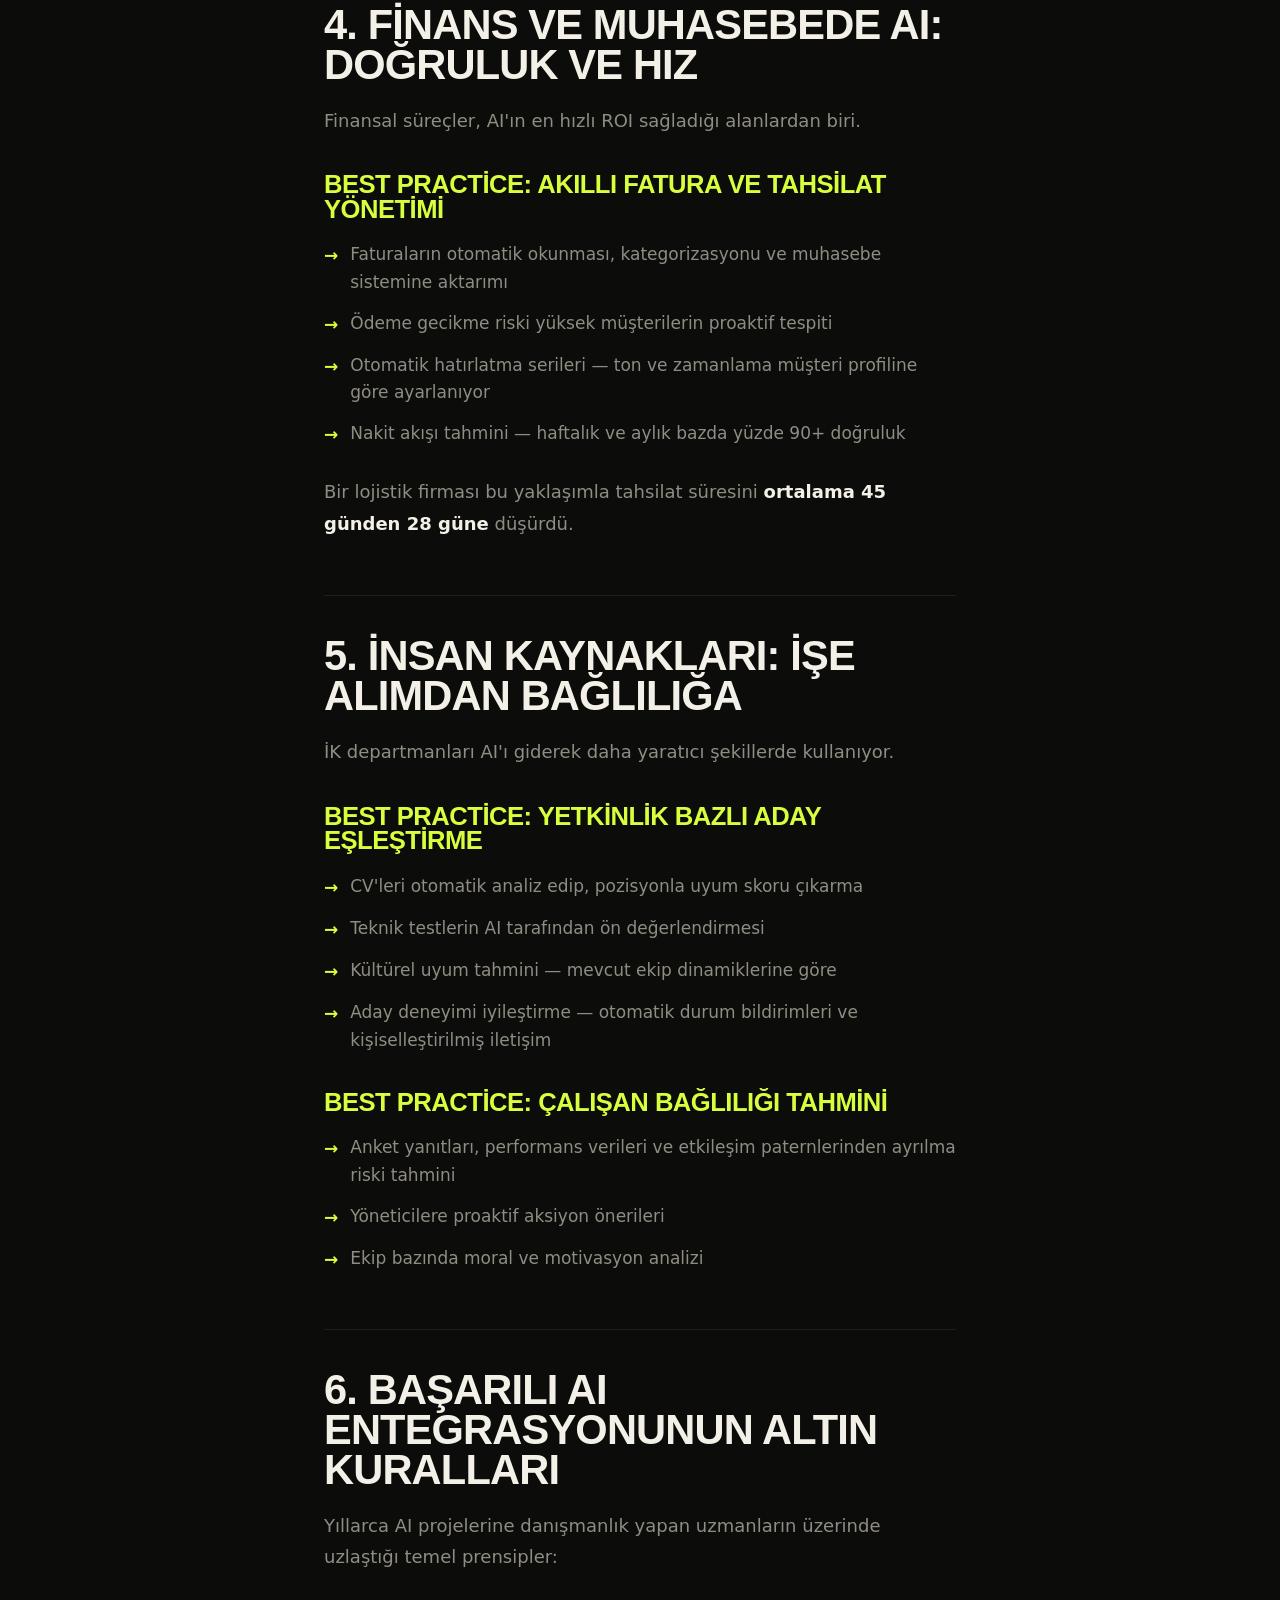
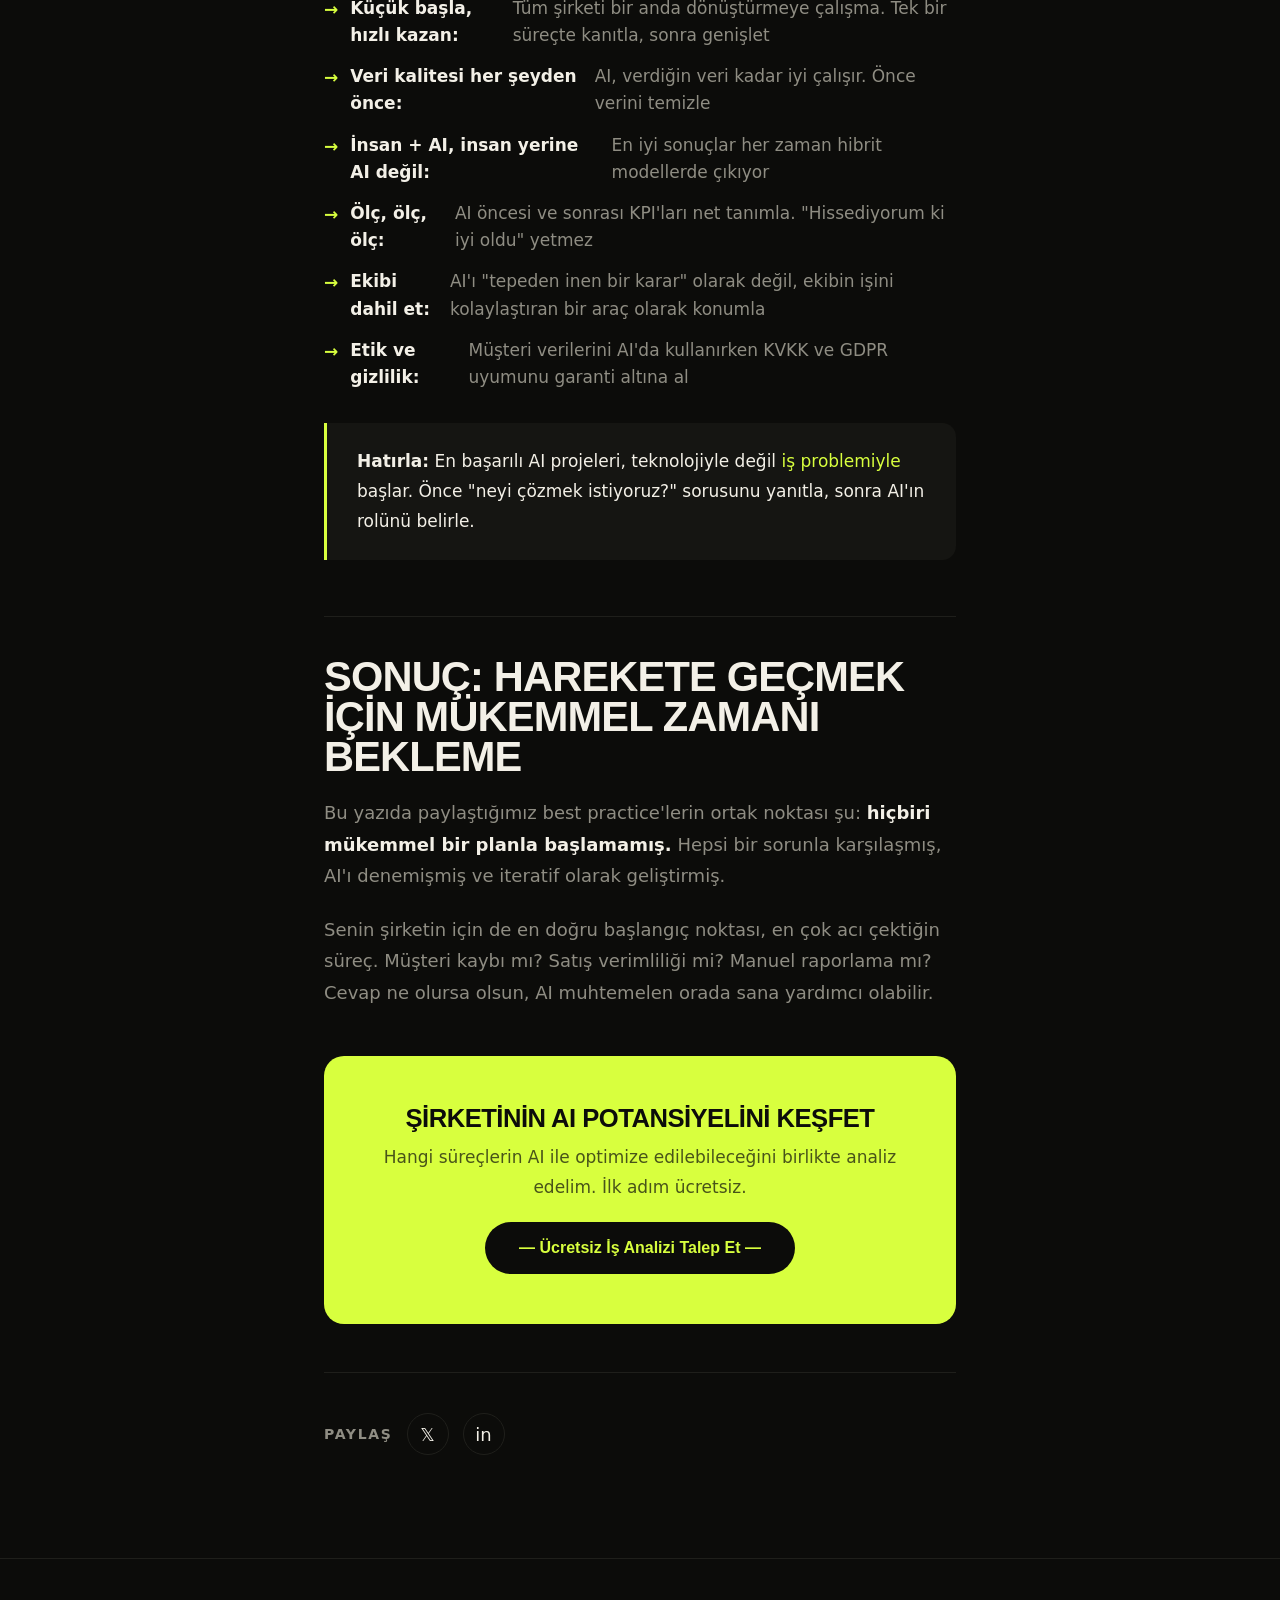
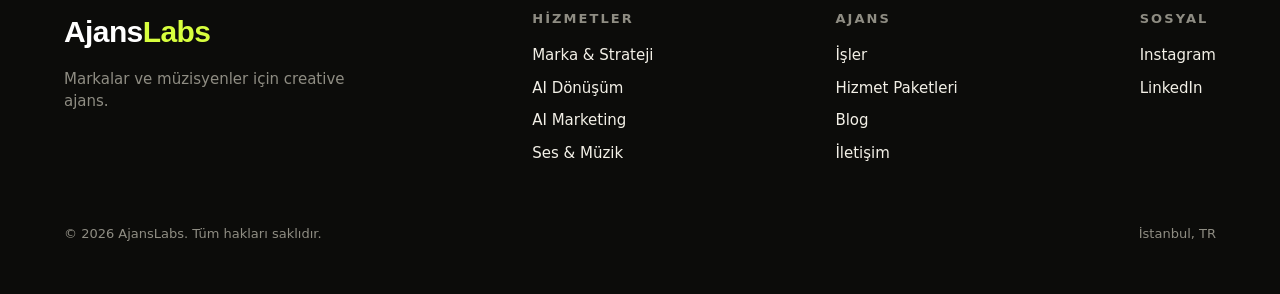
==== commit f7104924: "Menüye İletişim ekle, sosyal linkleri güncelle - Ana menüye Blog'dan sonra "İletişim" bağlantısı ekl" ====
--- a/blog-ai-bestpractices.html
+++ b/blog-ai-bestpractices.html
@@ -3,8 +3,33 @@
 <head>
 <meta charset="UTF-8">
 <meta name="viewport" content="width=device-width, initial-scale=1.0">
-<title>İş Süreçlerinde AI: Gerçek Hayattan Best Practice'ler — AjansLabs Blog</title>
-<meta name="description" content="Müşteri hizmetlerinden pazarlamaya, CRM'den lojistiğe — AI'ı iş süreçlerine başarıyla entegre eden şirketlerden somut uygulama örnekleri.">
+<title>İş Süreçlerinde AI: Gerçek Hayattan Best Practice'ler ve Uygulama Örnekleri — AjansLabs</title>
+<meta name="description" content="Müşteri hizmetleri, CRM otomasyonu, pazarlama, finans ve İK'da AI uygulamaları. Gerçek şirketlerden somut best practice örnekleri ve başarı hikayeleri.">
+<meta name="keywords" content="AI best practices, iş süreçlerinde AI, CRM otomasyonu, AI müşteri hizmetleri, AI pazarlama, chatbot, lead skorlama, AI finans">
+<meta name="robots" content="index, follow">
+<link rel="canonical" href="https://www.ajanslabs.com/blog-ai-bestpractices.html">
+<meta property="og:type" content="article">
+<meta property="og:url" content="https://www.ajanslabs.com/blog-ai-bestpractices.html">
+<meta property="og:title" content="İş Süreçlerinde AI: Gerçek Hayattan Best Practice'ler">
+<meta property="og:description" content="CRM, müşteri hizmetleri, pazarlama ve finansta AI uygulama örnekleri.">
+<meta property="og:image" content="https://www.ajanslabs.com/assets/img/blog-ai-bestpractices.png">
+<meta name="twitter:card" content="summary_large_image">
+<link rel="icon" type="image/svg+xml" href="assets/img/favicon.svg">
+<meta name="theme-color" content="#0c0c0a">
+<script type="application/ld+json">
+{
+  "@context": "https://schema.org",
+  "@type": "BlogPosting",
+  "headline": "İş Süreçlerinde AI: Gerçek Hayattan Best Practice'ler",
+  "description": "Müşteri hizmetlerinden pazarlamaya, CRM'den lojistiğe — AI'ı iş süreçlerine başarıyla entegre eden şirketlerden somut uygulama örnekleri.",
+  "image": "https://www.ajanslabs.com/assets/img/blog-ai-bestpractices.png",
+  "author": {"@type": "Organization", "name": "AjansLabs"},
+  "publisher": {"@type": "Organization", "name": "AjansLabs"},
+  "datePublished": "2026-05-15",
+  "dateModified": "2026-06-06",
+  "mainEntityOfPage": "https://www.ajanslabs.com/blog-ai-bestpractices.html"
+}
+</script>
 <link href="https://api.fontshare.com/v2/css?f[]=clash-display@600,500&f[]=general-sans@400,500,600&display=swap" rel="stylesheet">
 <link rel="stylesheet" href="assets/css/styles.css">
 <link rel="stylesheet" href="assets/css/blog.css">
@@ -21,6 +46,7 @@
     <a href="index.html#music">Müzik &amp; PR</a>
     <a href="index.html#about">Hakkımızda</a>
     <a href="index.html#blog" class="active">Blog</a>
+    <a href="index.html#contact">İletişim</a>
     <a href="index.html#contact" class="cta-btn">— Ücretsiz İş Analizi Talep Et —</a>
   </div>
   <div class="burger" id="burger"><span></span><span></span><span></span></div>
@@ -209,9 +235,8 @@
     </div>
     <div class="foot-col">
       <h4>Sosyal</h4>
-      <a href="#">Instagram</a>
-      <a href="#">LinkedIn</a>
-      <a href="#">Behance</a>
+      <a href="https://www.instagram.com/ajanslabs/" target="_blank" rel="noopener">Instagram</a>
+      <a href="https://www.linkedin.com/company/ajanslabs/about/?viewAsMember=true" target="_blank" rel="noopener">LinkedIn</a>
     </div>
   </div>
   <div class="foot-base">
--- a/assets/css/styles.css
+++ b/assets/css/styles.css
@@ -108,6 +108,14 @@
 }
 .cta-btn::after{ display:none; }
 .cta-btn:hover{ transform:translateY(-2px); background:#fff; }
+.lang-switch{
+  background:transparent; border:1px solid rgba(255,255,255,.3);
+  color:#fff; font-family:var(--display); font-weight:600;
+  font-size:13px; letter-spacing:.08em; padding:6px 14px;
+  border-radius:100px; cursor:pointer; mix-blend-mode:normal;
+  transition:background .3s var(--ease), color .3s, border-color .3s;
+}
+.lang-switch:hover{ background:#fff; color:var(--ink); border-color:#fff; }
 .burger{ display:none; flex-direction:column; gap:5px; cursor:pointer; }
 .burger span{ width:26px; height:2px; background:#fff; }
 
@@ -146,7 +154,7 @@
   opacity:0; animation:fade .8s var(--ease) .5s forwards;
 }
 @keyframes fade{ to{ opacity:1; } }
-.hero-foot p{ max-width:64ch; color:var(--paper-dim); font-size:19px; }
+.hero-foot p{ max-width:82ch; color:var(--paper-dim); font-size:19px; }
 .hero-foot .meta{ font-size:14px; color:var(--paper-dim); text-align:right; }
 .hero-foot .meta b{ color:var(--paper); display:block; font-weight:600; }
 
@@ -463,6 +471,19 @@
 }
 .contact-chip:hover{ border-color:var(--acid); color:var(--acid); }
 
+/* Contact — sosyal ikonlar */
+.contact-social{
+  display:flex; justify-content:center; gap:14px; flex-wrap:wrap; margin-top:14px;
+}
+.social-chip{
+  display:inline-flex; align-items:center; gap:9px;
+  background:var(--ink-2); border:1px solid var(--ink-3); border-radius:100px;
+  padding:10px 20px; font-size:15px; font-weight:500; color:var(--paper);
+  transition:border-color .3s, color .3s;
+}
+.social-chip svg{ width:18px; height:18px; fill:currentColor; flex:none; }
+.social-chip:hover{ border-color:var(--acid); color:var(--acid); }
+
 /* =========================================================
    POPUP OVERLAY
    ========================================================= */
@@ -510,11 +531,19 @@
 /* =========================================================
    RESPONSIVE
    ========================================================= */
+/* Menü büyüdükçe orta boy ekranlarda sıkışmayı önle */
+@media(min-width:861px) and (max-width:1280px){
+  .nav-links{ gap:20px; }
+  .nav-links a{ font-size:14px; }
+  .cta-btn{ padding:12px 26px; font-size:14px; }
+}
+
 @media(max-width:860px){
   .nav-links{ position:fixed; inset:0; background:var(--ink); flex-direction:column; justify-content:center;
     gap:30px; font-size:24px; transform:translateX(100%); transition:transform .5s var(--ease); mix-blend-mode:normal; }
   .nav-links.open{ transform:none; }
   .nav-links a{ color:#fff; }
+  .lang-switch{ font-size:18px; padding:8px 20px; border-color:rgba(255,255,255,.4); }
   .burger{ display:flex; z-index:1001; }
   .nav{ mix-blend-mode:normal; }
   .svc{ grid-template-columns:40px 1fr; }
